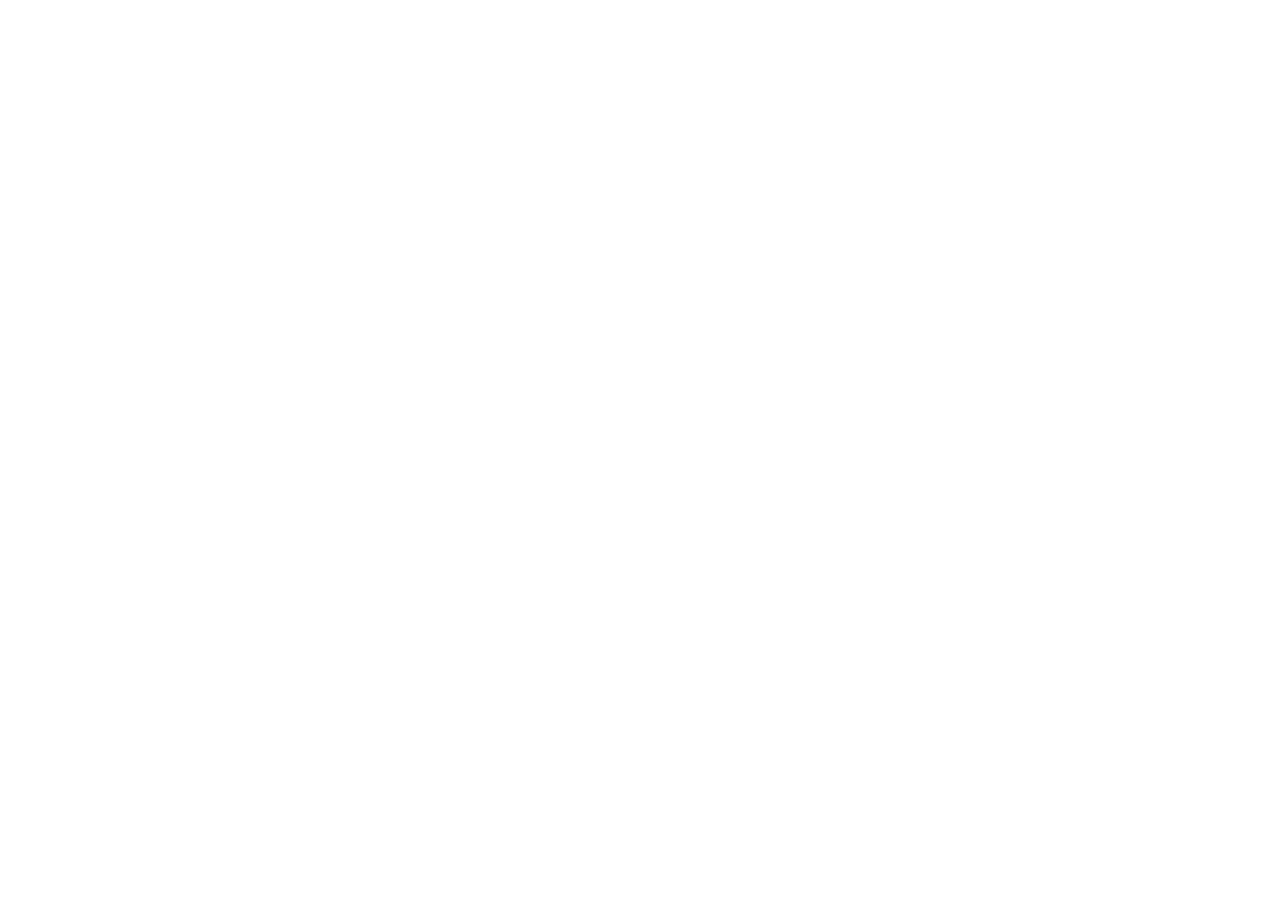
==== 素材/index.html @ f7093e3f "init project" ====
<!DOCTYPE html>
<html lang="en">
<head>
    <meta charset="UTF-8">
    <meta http-equiv="X-UA-Compatible" content="IE=edge">
    <meta name="viewport" content="width=device-width, initial-scale=1.0">
    <title>Document</title>
</head>
<body>
    
</body>
</html>
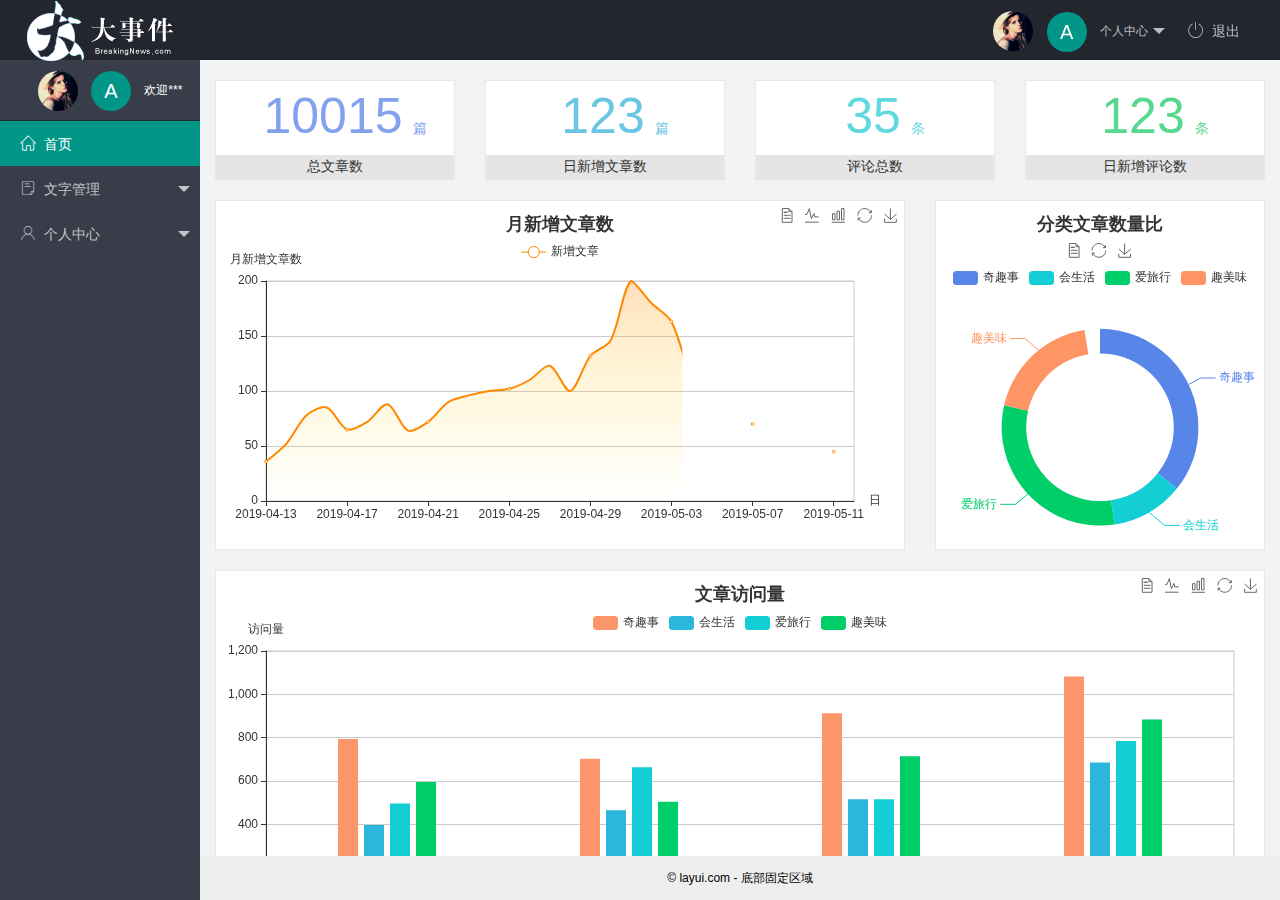
==== commit 885d236b: "完成了主页功能的开发" ====
--- a/素材/index.html
+++ b/素材/index.html
@@ -5,8 +5,83 @@
     <meta http-equiv="X-UA-Compatible" content="IE=edge">
     <meta name="viewport" content="width=device-width, initial-scale=1.0">
     <title>Document</title>
+    <!-- 导入lay样式表 -->
+    <link rel="stylesheet" href="./assets/lib/layui/css/layui.css">
+    <!-- 导入第三方使用库 -->
+    <link rel="stylesheet" href="./assets/fonts/iconfont.css">
+    <!-- 导入自己的样式表 -->
+    <link rel="stylesheet" href="./assets/css/index.css">
+    
 </head>
-<body>
-    
+<body class="layui-layout-body">
+    <div class="layui-layout layui-layout-admin">
+    <div class="layui-header">
+    <div class="layui-logo">
+    <img src="./assets/images/logo.png" alt="" />
+    </div>
+    <!-- 头部区域（可配合layui已有的水平导航） -->
+    <ul class="layui-nav layui-layout-right">
+    <li class="layui-nav-item">
+    <a href="javascript:;"class="userinfo">
+    <img src="./assets/images/sample.jpg" class="layui-nav-img" />
+    <span class="text-avatar">A</span>
+    个人中心
+    </a>
+    <dl class="layui-nav-child">
+    <dd><a href="">基本资料</a></dd>
+    <dd><a href="">更换头像</a></dd>
+    <dd><a href="">重置密码</a></dd>
+    </dl>
+    </li>
+    <li class="layui-nav-item"><a href="javascript:;" id="btnLogout"><span class="iconfont icon-tuichu"></span>退出</a></li>
+    </ul> 
+    </div>
+    <div class="layui-side layui-bg-black">
+    <div class="layui-side-scroll">
+        <div class="userinfo">
+            <img src="./assets/images/sample.jpg" class="layui-nav-img" />
+            <span class="text-avatar">A</span>
+            <span id="welcome">欢迎***</span>
+            </div>
+    <!-- 左侧导航区域（可配合layui已有的垂直导航） -->
+    <ul class="layui-nav layui-nav-tree" lay-filter="test">
+        <li class="layui-nav-item layui-this"><a href="./home/dashboard.html" target="fm"><span class="iconfont icon-home"></span>首页</a></li>
+    <li class="layui-nav-item">
+    <a class="" href="javascript:;"><span class="iconfont icon-16"></span>文字管理</a>
+    <dl class="layui-nav-child">
+    <dd><a href="javascript:;"><i class="layui-icon layui-icon-app"></i>文章类别</a></dd>
+    <dd><a href="javascript:;"><i class="layui-icon layui-icon-app"></i>文章列表</a></dd>
+    <dd><a href="javascript:;"><i class="layui-icon layui-icon-app"></i>发布列表</a></dd>
+    </dl>
+    </li>
+    <li class="layui-nav-item">
+    <a href="javascript:;"><span class="iconfont icon-user"></span>个人中心</a>
+    <dl class="layui-nav-child">
+    <dd><a href="javascript:;"><i class="layui-icon layui-icon-app"></i>基本资料</a></dd>
+    <dd><a href="javascript:;"><i class="layui-icon layui-icon-app"></i>更换头像</a></dd>
+    <dd><a href="javascript:;"><i class="layui-icon layui-icon-app"></i>重置密码</a></dd>
+  
+    </dl>
+    </li>  
+    </ul>
+    </div>
+    </div>
+    <div class="layui-body">
+    <!-- 内容主体区域 -->
+    <iframe name="fm" src="./home/dashboard.html" frameborder="0"></iframe>
+</div>
+<div class="layui-footer">
+<!-- 底部固定区域 -->
+© layui.com - 底部固定区域
+</div>
+</div>
+<!-- 导入 layui 的JS文件 -->
+<script src="../素材/assets/lib/layui/layui.all.js"></script>
+<!-- 导入JQ -->
+<script src="./assets/lib/jquery.js"></script>
+<!-- 导入自己的js -->
+<script src="./assets/js/index.js"></script>
+<!-- 导入APIjs -->
+<script src="./assets/js/baseAPI.js"></script>
 </body>
 </html>--- a/素材/assets/lib/layui/css/layui.css
+++ b/素材/assets/lib/layui/css/layui.css
@@ -0,0 +1,2 @@
+/** layui-v2.5.5 MIT License By https://www.layui.com */
+ .layui-inline,img{display:inline-block;vertical-align:middle}h1,h2,h3,h4,h5,h6{font-weight:400}.layui-edge,.layui-header,.layui-inline,.layui-main{position:relative}.layui-body,.layui-edge,.layui-elip{overflow:hidden}.layui-btn,.layui-edge,.layui-inline,img{vertical-align:middle}.layui-btn,.layui-disabled,.layui-icon,.layui-unselect{-moz-user-select:none;-webkit-user-select:none;-ms-user-select:none}.layui-elip,.layui-form-checkbox span,.layui-form-pane .layui-form-label{text-overflow:ellipsis;white-space:nowrap}.layui-breadcrumb,.layui-tree-btnGroup{visibility:hidden}blockquote,body,button,dd,div,dl,dt,form,h1,h2,h3,h4,h5,h6,input,li,ol,p,pre,td,textarea,th,ul{margin:0;padding:0;-webkit-tap-highlight-color:rgba(0,0,0,0)}a:active,a:hover{outline:0}img{border:none}li{list-style:none}table{border-collapse:collapse;border-spacing:0}h4,h5,h6{font-size:100%}button,input,optgroup,option,select,textarea{font-family:inherit;font-size:inherit;font-style:inherit;font-weight:inherit;outline:0}pre{white-space:pre-wrap;white-space:-moz-pre-wrap;white-space:-pre-wrap;white-space:-o-pre-wrap;word-wrap:break-word}body{line-height:24px;font:14px Helvetica Neue,Helvetica,PingFang SC,Tahoma,Arial,sans-serif}hr{height:1px;margin:10px 0;border:0;clear:both}a{color:#333;text-decoration:none}a:hover{color:#777}a cite{font-style:normal;*cursor:pointer}.layui-border-box,.layui-border-box *{box-sizing:border-box}.layui-box,.layui-box *{box-sizing:content-box}.layui-clear{clear:both;*zoom:1}.layui-clear:after{content:'\20';clear:both;*zoom:1;display:block;height:0}.layui-inline{*display:inline;*zoom:1}.layui-edge{display:inline-block;width:0;height:0;border-width:6px;border-style:dashed;border-color:transparent}.layui-edge-top{top:-4px;border-bottom-color:#999;border-bottom-style:solid}.layui-edge-right{border-left-color:#999;border-left-style:solid}.layui-edge-bottom{top:2px;border-top-color:#999;border-top-style:solid}.layui-edge-left{border-right-color:#999;border-right-style:solid}.layui-disabled,.layui-disabled:hover{color:#d2d2d2!important;cursor:not-allowed!important}.layui-circle{border-radius:100%}.layui-show{display:block!important}.layui-hide{display:none!important}@font-face{font-family:layui-icon;src:url(../font/iconfont.eot?v=250);src:url(../font/iconfont.eot?v=250#iefix) format('embedded-opentype'),url(../font/iconfont.woff2?v=250) format('woff2'),url(../font/iconfont.woff?v=250) format('woff'),url(../font/iconfont.ttf?v=250) format('truetype'),url(../font/iconfont.svg?v=250#layui-icon) format('svg')}.layui-icon{font-family:layui-icon!important;font-size:16px;font-style:normal;-webkit-font-smoothing:antialiased;-moz-osx-font-smoothing:grayscale}.layui-icon-reply-fill:before{content:"\e611"}.layui-icon-set-fill:before{content:"\e614"}.layui-icon-menu-fill:before{content:"\e60f"}.layui-icon-search:before{content:"\e615"}.layui-icon-share:before{content:"\e641"}.layui-icon-set-sm:before{content:"\e620"}.layui-icon-engine:before{content:"\e628"}.layui-icon-close:before{content:"\1006"}.layui-icon-close-fill:before{content:"\1007"}.layui-icon-chart-screen:before{content:"\e629"}.layui-icon-star:before{content:"\e600"}.layui-icon-circle-dot:before{content:"\e617"}.layui-icon-chat:before{content:"\e606"}.layui-icon-release:before{content:"\e609"}.layui-icon-list:before{content:"\e60a"}.layui-icon-chart:before{content:"\e62c"}.layui-icon-ok-circle:before{content:"\1005"}.layui-icon-layim-theme:before{content:"\e61b"}.layui-icon-table:before{content:"\e62d"}.layui-icon-right:before{content:"\e602"}.layui-icon-left:before{content:"\e603"}.layui-icon-cart-simple:before{content:"\e698"}.layui-icon-face-cry:before{content:"\e69c"}.layui-icon-face-smile:before{content:"\e6af"}.layui-icon-survey:before{content:"\e6b2"}.layui-icon-tree:before{content:"\e62e"}.layui-icon-upload-circle:before{content:"\e62f"}.layui-icon-add-circle:before{content:"\e61f"}.layui-icon-download-circle:before{content:"\e601"}.layui-icon-templeate-1:before{content:"\e630"}.layui-icon-util:before{content:"\e631"}.layui-icon-face-surprised:before{content:"\e664"}.layui-icon-edit:before{content:"\e642"}.layui-icon-speaker:before{content:"\e645"}.layui-icon-down:before{content:"\e61a"}.layui-icon-file:before{content:"\e621"}.layui-icon-layouts:before{content:"\e632"}.layui-icon-rate-half:before{content:"\e6c9"}.layui-icon-add-circle-fine:before{content:"\e608"}.layui-icon-prev-circle:before{content:"\e633"}.layui-icon-read:before{content:"\e705"}.layui-icon-404:before{content:"\e61c"}.layui-icon-carousel:before{content:"\e634"}.layui-icon-help:before{content:"\e607"}.layui-icon-code-circle:before{content:"\e635"}.layui-icon-water:before{content:"\e636"}.layui-icon-username:before{content:"\e66f"}.layui-icon-find-fill:before{content:"\e670"}.layui-icon-about:before{content:"\e60b"}.layui-icon-location:before{content:"\e715"}.layui-icon-up:before{content:"\e619"}.layui-icon-pause:before{content:"\e651"}.layui-icon-date:before{content:"\e637"}.layui-icon-layim-uploadfile:before{content:"\e61d"}.layui-icon-delete:before{content:"\e640"}.layui-icon-play:before{content:"\e652"}.layui-icon-top:before{content:"\e604"}.layui-icon-friends:before{content:"\e612"}.layui-icon-refresh-3:before{content:"\e9aa"}.layui-icon-ok:before{content:"\e605"}.layui-icon-layer:before{content:"\e638"}.layui-icon-face-smile-fine:before{content:"\e60c"}.layui-icon-dollar:before{content:"\e659"}.layui-icon-group:before{content:"\e613"}.layui-icon-layim-download:before{content:"\e61e"}.layui-icon-picture-fine:before{content:"\e60d"}.layui-icon-link:before{content:"\e64c"}.layui-icon-diamond:before{content:"\e735"}.layui-icon-log:before{content:"\e60e"}.layui-icon-rate-solid:before{content:"\e67a"}.layui-icon-fonts-del:before{content:"\e64f"}.layui-icon-unlink:before{content:"\e64d"}.layui-icon-fonts-clear:before{content:"\e639"}.layui-icon-triangle-r:before{content:"\e623"}.layui-icon-circle:before{content:"\e63f"}.layui-icon-radio:before{content:"\e643"}.layui-icon-align-center:before{content:"\e647"}.layui-icon-align-right:before{content:"\e648"}.layui-icon-align-left:before{content:"\e649"}.layui-icon-loading-1:before{content:"\e63e"}.layui-icon-return:before{content:"\e65c"}.layui-icon-fonts-strong:before{content:"\e62b"}.layui-icon-upload:before{content:"\e67c"}.layui-icon-dialogue:before{content:"\e63a"}.layui-icon-video:before{content:"\e6ed"}.layui-icon-headset:before{content:"\e6fc"}.layui-icon-cellphone-fine:before{content:"\e63b"}.layui-icon-add-1:before{content:"\e654"}.layui-icon-face-smile-b:before{content:"\e650"}.layui-icon-fonts-html:before{content:"\e64b"}.layui-icon-form:before{content:"\e63c"}.layui-icon-cart:before{content:"\e657"}.layui-icon-camera-fill:before{content:"\e65d"}.layui-icon-tabs:before{content:"\e62a"}.layui-icon-fonts-code:before{content:"\e64e"}.layui-icon-fire:before{content:"\e756"}.layui-icon-set:before{content:"\e716"}.layui-icon-fonts-u:before{content:"\e646"}.layui-icon-triangle-d:before{content:"\e625"}.layui-icon-tips:before{content:"\e702"}.layui-icon-picture:before{content:"\e64a"}.layui-icon-more-vertical:before{content:"\e671"}.layui-icon-flag:before{content:"\e66c"}.layui-icon-loading:before{content:"\e63d"}.layui-icon-fonts-i:before{content:"\e644"}.layui-icon-refresh-1:before{content:"\e666"}.layui-icon-rmb:before{content:"\e65e"}.layui-icon-home:before{content:"\e68e"}.layui-icon-user:before{content:"\e770"}.layui-icon-notice:before{content:"\e667"}.layui-icon-login-weibo:before{content:"\e675"}.layui-icon-voice:before{content:"\e688"}.layui-icon-upload-drag:before{content:"\e681"}.layui-icon-login-qq:before{content:"\e676"}.layui-icon-snowflake:before{content:"\e6b1"}.layui-icon-file-b:before{content:"\e655"}.layui-icon-template:before{content:"\e663"}.layui-icon-auz:before{content:"\e672"}.layui-icon-console:before{content:"\e665"}.layui-icon-app:before{content:"\e653"}.layui-icon-prev:before{content:"\e65a"}.layui-icon-website:before{content:"\e7ae"}.layui-icon-next:before{content:"\e65b"}.layui-icon-component:before{content:"\e857"}.layui-icon-more:before{content:"\e65f"}.layui-icon-login-wechat:before{content:"\e677"}.layui-icon-shrink-right:before{content:"\e668"}.layui-icon-spread-left:before{content:"\e66b"}.layui-icon-camera:before{content:"\e660"}.layui-icon-note:before{content:"\e66e"}.layui-icon-refresh:before{content:"\e669"}.layui-icon-female:before{content:"\e661"}.layui-icon-male:before{content:"\e662"}.layui-icon-password:before{content:"\e673"}.layui-icon-senior:before{content:"\e674"}.layui-icon-theme:before{content:"\e66a"}.layui-icon-tread:before{content:"\e6c5"}.layui-icon-praise:before{content:"\e6c6"}.layui-icon-star-fill:before{content:"\e658"}.layui-icon-rate:before{content:"\e67b"}.layui-icon-template-1:before{content:"\e656"}.layui-icon-vercode:before{content:"\e679"}.layui-icon-cellphone:before{content:"\e678"}.layui-icon-screen-full:before{content:"\e622"}.layui-icon-screen-restore:before{content:"\e758"}.layui-icon-cols:before{content:"\e610"}.layui-icon-export:before{content:"\e67d"}.layui-icon-print:before{content:"\e66d"}.layui-icon-slider:before{content:"\e714"}.layui-icon-addition:before{content:"\e624"}.layui-icon-subtraction:before{content:"\e67e"}.layui-icon-service:before{content:"\e626"}.layui-icon-transfer:before{content:"\e691"}.layui-main{width:1140px;margin:0 auto}.layui-header{z-index:1000;height:60px}.layui-header a:hover{transition:all .5s;-webkit-transition:all .5s}.layui-side{position:fixed;left:0;top:0;bottom:0;z-index:999;width:200px;overflow-x:hidden}.layui-side-scroll{position:relative;width:220px;height:100%;overflow-x:hidden}.layui-body{position:absolute;left:200px;right:0;top:0;bottom:0;z-index:998;width:auto;overflow-y:auto;box-sizing:border-box}.layui-layout-body{overflow:hidden}.layui-layout-admin .layui-header{background-color:#23262E}.layui-layout-admin .layui-side{top:60px;width:200px;overflow-x:hidden}.layui-layout-admin .layui-body{position:fixed;top:60px;bottom:44px}.layui-layout-admin .layui-main{width:auto;margin:0 15px}.layui-layout-admin .layui-footer{position:fixed;left:200px;right:0;bottom:0;height:44px;line-height:44px;padding:0 15px;background-color:#eee}.layui-layout-admin .layui-logo{position:absolute;left:0;top:0;width:200px;height:100%;line-height:60px;text-align:center;color:#009688;font-size:16px}.layui-layout-admin .layui-header .layui-nav{background:0 0}.layui-layout-left{position:absolute!important;left:200px;top:0}.layui-layout-right{position:absolute!important;right:0;top:0}.layui-container{position:relative;margin:0 auto;padding:0 15px;box-sizing:border-box}.layui-fluid{position:relative;margin:0 auto;padding:0 15px}.layui-row:after,.layui-row:before{content:'';display:block;clear:both}.layui-col-lg1,.layui-col-lg10,.layui-col-lg11,.layui-col-lg12,.layui-col-lg2,.layui-col-lg3,.layui-col-lg4,.layui-col-lg5,.layui-col-lg6,.layui-col-lg7,.layui-col-lg8,.layui-col-lg9,.layui-col-md1,.layui-col-md10,.layui-col-md11,.layui-col-md12,.layui-col-md2,.layui-col-md3,.layui-col-md4,.layui-col-md5,.layui-col-md6,.layui-col-md7,.layui-col-md8,.layui-col-md9,.layui-col-sm1,.layui-col-sm10,.layui-col-sm11,.layui-col-sm12,.layui-col-sm2,.layui-col-sm3,.layui-col-sm4,.layui-col-sm5,.layui-col-sm6,.layui-col-sm7,.layui-col-sm8,.layui-col-sm9,.layui-col-xs1,.layui-col-xs10,.layui-col-xs11,.layui-col-xs12,.layui-col-xs2,.layui-col-xs3,.layui-col-xs4,.layui-col-xs5,.layui-col-xs6,.layui-col-xs7,.layui-col-xs8,.layui-col-xs9{position:relative;display:block;box-sizing:border-box}.layui-col-xs1,.layui-col-xs10,.layui-col-xs11,.layui-col-xs12,.layui-col-xs2,.layui-col-xs3,.layui-col-xs4,.layui-col-xs5,.layui-col-xs6,.layui-col-xs7,.layui-col-xs8,.layui-col-xs9{float:left}.layui-col-xs1{width:8.33333333%}.layui-col-xs2{width:16.66666667%}.layui-col-xs3{width:25%}.layui-col-xs4{width:33.33333333%}.layui-col-xs5{width:41.66666667%}.layui-col-xs6{width:50%}.layui-col-xs7{width:58.33333333%}.layui-col-xs8{width:66.66666667%}.layui-col-xs9{width:75%}.layui-col-xs10{width:83.33333333%}.layui-col-xs11{width:91.66666667%}.layui-col-xs12{width:100%}.layui-col-xs-offset1{margin-left:8.33333333%}.layui-col-xs-offset2{margin-left:16.66666667%}.layui-col-xs-offset3{margin-left:25%}.layui-col-xs-offset4{margin-left:33.33333333%}.layui-col-xs-offset5{margin-left:41.66666667%}.layui-col-xs-offset6{margin-left:50%}.layui-col-xs-offset7{margin-left:58.33333333%}.layui-col-xs-offset8{margin-left:66.66666667%}.layui-col-xs-offset9{margin-left:75%}.layui-col-xs-offset10{margin-left:83.33333333%}.layui-col-xs-offset11{margin-left:91.66666667%}.layui-col-xs-offset12{margin-left:100%}@media screen and (max-width:768px){.layui-hide-xs{display:none!important}.layui-show-xs-block{display:block!important}.layui-show-xs-inline{display:inline!important}.layui-show-xs-inline-block{display:inline-block!important}}@media screen and (min-width:768px){.layui-container{width:750px}.layui-hide-sm{display:none!important}.layui-show-sm-block{display:block!important}.layui-show-sm-inline{display:inline!important}.layui-show-sm-inline-block{display:inline-block!important}.layui-col-sm1,.layui-col-sm10,.layui-col-sm11,.layui-col-sm12,.layui-col-sm2,.layui-col-sm3,.layui-col-sm4,.layui-col-sm5,.layui-col-sm6,.layui-col-sm7,.layui-col-sm8,.layui-col-sm9{float:left}.layui-col-sm1{width:8.33333333%}.layui-col-sm2{width:16.66666667%}.layui-col-sm3{width:25%}.layui-col-sm4{width:33.33333333%}.layui-col-sm5{width:41.66666667%}.layui-col-sm6{width:50%}.layui-col-sm7{width:58.33333333%}.layui-col-sm8{width:66.66666667%}.layui-col-sm9{width:75%}.layui-col-sm10{width:83.33333333%}.layui-col-sm11{width:91.66666667%}.layui-col-sm12{width:100%}.layui-col-sm-offset1{margin-left:8.33333333%}.layui-col-sm-offset2{margin-left:16.66666667%}.layui-col-sm-offset3{margin-left:25%}.layui-col-sm-offset4{margin-left:33.33333333%}.layui-col-sm-offset5{margin-left:41.66666667%}.layui-col-sm-offset6{margin-left:50%}.layui-col-sm-offset7{margin-left:58.33333333%}.layui-col-sm-offset8{margin-left:66.66666667%}.layui-col-sm-offset9{margin-left:75%}.layui-col-sm-offset10{margin-left:83.33333333%}.layui-col-sm-offset11{margin-left:91.66666667%}.layui-col-sm-offset12{margin-left:100%}}@media screen and (min-width:992px){.layui-container{width:970px}.layui-hide-md{display:none!important}.layui-show-md-block{display:block!important}.layui-show-md-inline{display:inline!important}.layui-show-md-inline-block{display:inline-block!important}.layui-col-md1,.layui-col-md10,.layui-col-md11,.layui-col-md12,.layui-col-md2,.layui-col-md3,.layui-col-md4,.layui-col-md5,.layui-col-md6,.layui-col-md7,.layui-col-md8,.layui-col-md9{float:left}.layui-col-md1{width:8.33333333%}.layui-col-md2{width:16.66666667%}.layui-col-md3{width:25%}.layui-col-md4{width:33.33333333%}.layui-col-md5{width:41.66666667%}.layui-col-md6{width:50%}.layui-col-md7{width:58.33333333%}.layui-col-md8{width:66.66666667%}.layui-col-md9{width:75%}.layui-col-md10{width:83.33333333%}.layui-col-md11{width:91.66666667%}.layui-col-md12{width:100%}.layui-col-md-offset1{margin-left:8.33333333%}.layui-col-md-offset2{margin-left:16.66666667%}.layui-col-md-offset3{margin-left:25%}.layui-col-md-offset4{margin-left:33.33333333%}.layui-col-md-offset5{margin-left:41.66666667%}.layui-col-md-offset6{margin-left:50%}.layui-col-md-offset7{margin-left:58.33333333%}.layui-col-md-offset8{margin-left:66.66666667%}.layui-col-md-offset9{margin-left:75%}.layui-col-md-offset10{margin-left:83.33333333%}.layui-col-md-offset11{margin-left:91.66666667%}.layui-col-md-offset12{margin-left:100%}}@media screen and (min-width:1200px){.layui-container{width:1170px}.layui-hide-lg{display:none!important}.layui-show-lg-block{display:block!important}.layui-show-lg-inline{display:inline!important}.layui-show-lg-inline-block{display:inline-block!important}.layui-col-lg1,.layui-col-lg10,.layui-col-lg11,.layui-col-lg12,.layui-col-lg2,.layui-col-lg3,.layui-col-lg4,.layui-col-lg5,.layui-col-lg6,.layui-col-lg7,.layui-col-lg8,.layui-col-lg9{float:left}.layui-col-lg1{width:8.33333333%}.layui-col-lg2{width:16.66666667%}.layui-col-lg3{width:25%}.layui-col-lg4{width:33.33333333%}.layui-col-lg5{width:41.66666667%}.layui-col-lg6{width:50%}.layui-col-lg7{width:58.33333333%}.layui-col-lg8{width:66.66666667%}.layui-col-lg9{width:75%}.layui-col-lg10{width:83.33333333%}.layui-col-lg11{width:91.66666667%}.layui-col-lg12{width:100%}.layui-col-lg-offset1{margin-left:8.33333333%}.layui-col-lg-offset2{margin-left:16.66666667%}.layui-col-lg-offset3{margin-left:25%}.layui-col-lg-offset4{margin-left:33.33333333%}.layui-col-lg-offset5{margin-left:41.66666667%}.layui-col-lg-offset6{margin-left:50%}.layui-col-lg-offset7{margin-left:58.33333333%}.layui-col-lg-offset8{margin-left:66.66666667%}.layui-col-lg-offset9{margin-left:75%}.layui-col-lg-offset10{margin-left:83.33333333%}.layui-col-lg-offset11{margin-left:91.66666667%}.layui-col-lg-offset12{margin-left:100%}}.layui-col-space1{margin:-.5px}.layui-col-space1>*{padding:.5px}.layui-col-space3{margin:-1.5px}.layui-col-space3>*{padding:1.5px}.layui-col-space5{margin:-2.5px}.layui-col-space5>*{padding:2.5px}.layui-col-space8{margin:-3.5px}.layui-col-space8>*{padding:3.5px}.layui-col-space10{margin:-5px}.layui-col-space10>*{padding:5px}.layui-col-space12{margin:-6px}.layui-col-space12>*{padding:6px}.layui-col-space15{margin:-7.5px}.layui-col-space15>*{padding:7.5px}.layui-col-space18{margin:-9px}.layui-col-space18>*{padding:9px}.layui-col-space20{margin:-10px}.layui-col-space20>*{padding:10px}.layui-col-space22{margin:-11px}.layui-col-space22>*{padding:11px}.layui-col-space25{margin:-12.5px}.layui-col-space25>*{padding:12.5px}.layui-col-space30{margin:-15px}.layui-col-space30>*{padding:15px}.layui-btn,.layui-input,.layui-select,.layui-textarea,.layui-upload-button{outline:0;-webkit-appearance:none;transition:all .3s;-webkit-transition:all .3s;box-sizing:border-box}.layui-elem-quote{margin-bottom:10px;padding:15px;line-height:22px;border-left:5px solid #009688;border-radius:0 2px 2px 0;background-color:#f2f2f2}.layui-quote-nm{border-style:solid;border-width:1px 1px 1px 5px;background:0 0}.layui-elem-field{margin-bottom:10px;padding:0;border-width:1px;border-style:solid}.layui-elem-field legend{margin-left:20px;padding:0 10px;font-size:20px;font-weight:300}.layui-field-title{margin:10px 0 20px;border-width:1px 0 0}.layui-field-box{padding:10px 15px}.layui-field-title .layui-field-box{padding:10px 0}.layui-progress{position:relative;height:6px;border-radius:20px;background-color:#e2e2e2}.layui-progress-bar{position:absolute;left:0;top:0;width:0;max-width:100%;height:6px;border-radius:20px;text-align:right;background-color:#5FB878;transition:all .3s;-webkit-transition:all .3s}.layui-progress-big,.layui-progress-big .layui-progress-bar{height:18px;line-height:18px}.layui-progress-text{position:relative;top:-20px;line-height:18px;font-size:12px;color:#666}.layui-progress-big .layui-progress-text{position:static;padding:0 10px;color:#fff}.layui-collapse{border-width:1px;border-style:solid;border-radius:2px}.layui-colla-content,.layui-colla-item{border-top-width:1px;border-top-style:solid}.layui-colla-item:first-child{border-top:none}.layui-colla-title{position:relative;height:42px;line-height:42px;padding:0 15px 0 35px;color:#333;background-color:#f2f2f2;cursor:pointer;font-size:14px;overflow:hidden}.layui-colla-content{display:none;padding:10px 15px;line-height:22px;color:#666}.layui-colla-icon{position:absolute;left:15px;top:0;font-size:14px}.layui-card{margin-bottom:15px;border-radius:2px;background-color:#fff;box-shadow:0 1px 2px 0 rgba(0,0,0,.05)}.layui-card:last-child{margin-bottom:0}.layui-card-header{position:relative;height:42px;line-height:42px;padding:0 15px;border-bottom:1px solid #f6f6f6;color:#333;border-radius:2px 2px 0 0;font-size:14px}.layui-bg-black,.layui-bg-blue,.layui-bg-cyan,.layui-bg-green,.layui-bg-orange,.layui-bg-red{color:#fff!important}.layui-card-body{position:relative;padding:10px 15px;line-height:24px}.layui-card-body[pad15]{padding:15px}.layui-card-body[pad20]{padding:20px}.layui-card-body .layui-table{margin:5px 0}.layui-card .layui-tab{margin:0}.layui-panel-window{position:relative;padding:15px;border-radius:0;border-top:5px solid #E6E6E6;background-color:#fff}.layui-auxiliar-moving{position:fixed;left:0;right:0;top:0;bottom:0;width:100%;height:100%;background:0 0;z-index:9999999999}.layui-form-label,.layui-form-mid,.layui-form-select,.layui-input-block,.layui-input-inline,.layui-textarea{position:relative}.layui-bg-red{background-color:#FF5722!important}.layui-bg-orange{background-color:#FFB800!important}.layui-bg-green{background-color:#009688!important}.layui-bg-cyan{background-color:#2F4056!important}.layui-bg-blue{background-color:#1E9FFF!important}.layui-bg-black{background-color:#393D49!important}.layui-bg-gray{background-color:#eee!important;color:#666!important}.layui-badge-rim,.layui-colla-content,.layui-colla-item,.layui-collapse,.layui-elem-field,.layui-form-pane .layui-form-item[pane],.layui-form-pane .layui-form-label,.layui-input,.layui-layedit,.layui-layedit-tool,.layui-quote-nm,.layui-select,.layui-tab-bar,.layui-tab-card,.layui-tab-title,.layui-tab-title .layui-this:after,.layui-textarea{border-color:#e6e6e6}.layui-timeline-item:before,hr{background-color:#e6e6e6}.layui-text{line-height:22px;font-size:14px;color:#666}.layui-text h1,.layui-text h2,.layui-text h3{font-weight:500;color:#333}.layui-text h1{font-size:30px}.layui-text h2{font-size:24px}.layui-text h3{font-size:18px}.layui-text a:not(.layui-btn){color:#01AAED}.layui-text a:not(.layui-btn):hover{text-decoration:underline}.layui-text ul{padding:5px 0 5px 15px}.layui-text ul li{margin-top:5px;list-style-type:disc}.layui-text em,.layui-word-aux{color:#999!important;padding:0 5px!important}.layui-btn{display:inline-block;height:38px;line-height:38px;padding:0 18px;background-color:#009688;color:#fff;white-space:nowrap;text-align:center;font-size:14px;border:none;border-radius:2px;cursor:pointer}.layui-btn:hover{opacity:.8;filter:alpha(opacity=80);color:#fff}.layui-btn:active{opacity:1;filter:alpha(opacity=100)}.layui-btn+.layui-btn{margin-left:10px}.layui-btn-container{font-size:0}.layui-btn-container .layui-btn{margin-right:10px;margin-bottom:10px}.layui-btn-container .layui-btn+.layui-btn{margin-left:0}.layui-table .layui-btn-container .layui-btn{margin-bottom:9px}.layui-btn-radius{border-radius:100px}.layui-btn .layui-icon{margin-right:3px;font-size:18px;vertical-align:bottom;vertical-align:middle\9}.layui-btn-primary{border:1px solid #C9C9C9;background-color:#fff;color:#555}.layui-btn-primary:hover{border-color:#009688;color:#333}.layui-btn-normal{background-color:#1E9FFF}.layui-btn-warm{background-color:#FFB800}.layui-btn-danger{background-color:#FF5722}.layui-btn-checked{background-color:#5FB878}.layui-btn-disabled,.layui-btn-disabled:active,.layui-btn-disabled:hover{border:1px solid #e6e6e6;background-color:#FBFBFB;color:#C9C9C9;cursor:not-allowed;opacity:1}.layui-btn-lg{height:44px;line-height:44px;padding:0 25px;font-size:16px}.layui-btn-sm{height:30px;line-height:30px;padding:0 10px;font-size:12px}.layui-btn-sm i{font-size:16px!important}.layui-btn-xs{height:22px;line-height:22px;padding:0 5px;font-size:12px}.layui-btn-xs i{font-size:14px!important}.layui-btn-group{display:inline-block;vertical-align:middle;font-size:0}.layui-btn-group .layui-btn{margin-left:0!important;margin-right:0!important;border-left:1px solid rgba(255,255,255,.5);border-radius:0}.layui-btn-group .layui-btn-primary{border-left:none}.layui-btn-group .layui-btn-primary:hover{border-color:#C9C9C9;color:#009688}.layui-btn-group .layui-btn:first-child{border-left:none;border-radius:2px 0 0 2px}.layui-btn-group .layui-btn-primary:first-child{border-left:1px solid #c9c9c9}.layui-btn-group .layui-btn:last-child{border-radius:0 2px 2px 0}.layui-btn-group .layui-btn+.layui-btn{margin-left:0}.layui-btn-group+.layui-btn-group{margin-left:10px}.layui-btn-fluid{width:100%}.layui-input,.layui-select,.layui-textarea{height:38px;line-height:1.3;line-height:38px\9;border-width:1px;border-style:solid;background-color:#fff;border-radius:2px}.layui-input::-webkit-input-placeholder,.layui-select::-webkit-input-placeholder,.layui-textarea::-webkit-input-placeholder{line-height:1.3}.layui-input,.layui-textarea{display:block;width:100%;padding-left:10px}.layui-input:hover,.layui-textarea:hover{border-color:#D2D2D2!important}.layui-input:focus,.layui-textarea:focus{border-color:#C9C9C9!important}.layui-textarea{min-height:100px;height:auto;line-height:20px;padding:6px 10px;resize:vertical}.layui-select{padding:0 10px}.layui-form input[type=checkbox],.layui-form input[type=radio],.layui-form select{display:none}.layui-form [lay-ignore]{display:initial}.layui-form-item{margin-bottom:15px;clear:both;*zoom:1}.layui-form-item:after{content:'\20';clear:both;*zoom:1;display:block;height:0}.layui-form-label{float:left;display:block;padding:9px 15px;width:80px;font-weight:400;line-height:20px;text-align:right}.layui-form-label-col{display:block;float:none;padding:9px 0;line-height:20px;text-align:left}.layui-form-item .layui-inline{margin-bottom:5px;margin-right:10px}.layui-input-block{margin-left:110px;min-height:36px}.layui-input-inline{display:inline-block;vertical-align:middle}.layui-form-item .layui-input-inline{float:left;width:190px;margin-right:10px}.layui-form-text .layui-input-inline{width:auto}.layui-form-mid{float:left;display:block;padding:9px 0!important;line-height:20px;margin-right:10px}.layui-form-danger+.layui-form-select .layui-input,.layui-form-danger:focus{border-color:#FF5722!important}.layui-form-select .layui-input{padding-right:30px;cursor:pointer}.layui-form-select .layui-edge{position:absolute;right:10px;top:50%;margin-top:-3px;cursor:pointer;border-width:6px;border-top-color:#c2c2c2;border-top-style:solid;transition:all .3s;-webkit-transition:all .3s}.layui-form-select dl{display:none;position:absolute;left:0;top:42px;padding:5px 0;z-index:899;min-width:100%;border:1px solid #d2d2d2;max-height:300px;overflow-y:auto;background-color:#fff;border-radius:2px;box-shadow:0 2px 4px rgba(0,0,0,.12);box-sizing:border-box}.layui-form-select dl dd,.layui-form-select dl dt{padding:0 10px;line-height:36px;white-space:nowrap;overflow:hidden;text-overflow:ellipsis}.layui-form-select dl dt{font-size:12px;color:#999}.layui-form-select dl dd{cursor:pointer}.layui-form-select dl dd:hover{background-color:#f2f2f2;-webkit-transition:.5s all;transition:.5s all}.layui-form-select .layui-select-group dd{padding-left:20px}.layui-form-select dl dd.layui-select-tips{padding-left:10px!important;color:#999}.layui-form-select dl dd.layui-this{background-color:#5FB878;color:#fff}.layui-form-checkbox,.layui-form-select dl dd.layui-disabled{background-color:#fff}.layui-form-selected dl{display:block}.layui-form-checkbox,.layui-form-checkbox *,.layui-form-switch{display:inline-block;vertical-align:middle}.layui-form-selected .layui-edge{margin-top:-9px;-webkit-transform:rotate(180deg);transform:rotate(180deg);margin-top:-3px\9}:root .layui-form-selected .layui-edge{margin-top:-9px\0/IE9}.layui-form-selectup dl{top:auto;bottom:42px}.layui-select-none{margin:5px 0;text-align:center;color:#999}.layui-select-disabled .layui-disabled{border-color:#eee!important}.layui-select-disabled .layui-edge{border-top-color:#d2d2d2}.layui-form-checkbox{position:relative;height:30px;line-height:30px;margin-right:10px;padding-right:30px;cursor:pointer;font-size:0;-webkit-transition:.1s linear;transition:.1s linear;box-sizing:border-box}.layui-form-checkbox span{padding:0 10px;height:100%;font-size:14px;border-radius:2px 0 0 2px;background-color:#d2d2d2;color:#fff;overflow:hidden}.layui-form-checkbox:hover span{background-color:#c2c2c2}.layui-form-checkbox i{position:absolute;right:0;top:0;width:30px;height:28px;border:1px solid #d2d2d2;border-left:none;border-radius:0 2px 2px 0;color:#fff;font-size:20px;text-align:center}.layui-form-checkbox:hover i{border-color:#c2c2c2;color:#c2c2c2}.layui-form-checked,.layui-form-checked:hover{border-color:#5FB878}.layui-form-checked span,.layui-form-checked:hover span{background-color:#5FB878}.layui-form-checked i,.layui-form-checked:hover i{color:#5FB878}.layui-form-item .layui-form-checkbox{margin-top:4px}.layui-form-checkbox[lay-skin=primary]{height:auto!important;line-height:normal!important;min-width:18px;min-height:18px;border:none!important;margin-right:0;padding-left:28px;padding-right:0;background:0 0}.layui-form-checkbox[lay-skin=primary] span{padding-left:0;padding-right:15px;line-height:18px;background:0 0;color:#666}.layui-form-checkbox[lay-skin=primary] i{right:auto;left:0;width:16px;height:16px;line-height:16px;border:1px solid #d2d2d2;font-size:12px;border-radius:2px;background-color:#fff;-webkit-transition:.1s linear;transition:.1s linear}.layui-form-checkbox[lay-skin=primary]:hover i{border-color:#5FB878;color:#fff}.layui-form-checked[lay-skin=primary] i{border-color:#5FB878!important;background-color:#5FB878;color:#fff}.layui-checkbox-disbaled[lay-skin=primary] span{background:0 0!important;color:#c2c2c2}.layui-checkbox-disbaled[lay-skin=primary]:hover i{border-color:#d2d2d2}.layui-form-item .layui-form-checkbox[lay-skin=primary]{margin-top:10px}.layui-form-switch{position:relative;height:22px;line-height:22px;min-width:35px;padding:0 5px;margin-top:8px;border:1px solid #d2d2d2;border-radius:20px;cursor:pointer;background-color:#fff;-webkit-transition:.1s linear;transition:.1s linear}.layui-form-switch i{position:absolute;left:5px;top:3px;width:16px;height:16px;border-radius:20px;background-color:#d2d2d2;-webkit-transition:.1s linear;transition:.1s linear}.layui-form-switch em{position:relative;top:0;width:25px;margin-left:21px;padding:0!important;text-align:center!important;color:#999!important;font-style:normal!important;font-size:12px}.layui-form-onswitch{border-color:#5FB878;background-color:#5FB878}.layui-checkbox-disbaled,.layui-checkbox-disbaled i{border-color:#e2e2e2!important}.layui-form-onswitch i{left:100%;margin-left:-21px;background-color:#fff}.layui-form-onswitch em{margin-left:5px;margin-right:21px;color:#fff!important}.layui-checkbox-disbaled span{background-color:#e2e2e2!important}.layui-checkbox-disbaled:hover i{color:#fff!important}[lay-radio]{display:none}.layui-form-radio,.layui-form-radio *{display:inline-block;vertical-align:middle}.layui-form-radio{line-height:28px;margin:6px 10px 0 0;padding-right:10px;cursor:pointer;font-size:0}.layui-form-radio *{font-size:14px}.layui-form-radio>i{margin-right:8px;font-size:22px;color:#c2c2c2}.layui-form-radio>i:hover,.layui-form-radioed>i{color:#5FB878}.layui-radio-disbaled>i{color:#e2e2e2!important}.layui-form-pane .layui-form-label{width:110px;padding:8px 15px;height:38px;line-height:20px;border-width:1px;border-style:solid;border-radius:2px 0 0 2px;text-align:center;background-color:#FBFBFB;overflow:hidden;box-sizing:border-box}.layui-form-pane .layui-input-inline{margin-left:-1px}.layui-form-pane .layui-input-block{margin-left:110px;left:-1px}.layui-form-pane .layui-input{border-radius:0 2px 2px 0}.layui-form-pane .layui-form-text .layui-form-label{float:none;width:100%;border-radius:2px;box-sizing:border-box;text-align:left}.layui-form-pane .layui-form-text .layui-input-inline{display:block;margin:0;top:-1px;clear:both}.layui-form-pane .layui-form-text .layui-input-block{margin:0;left:0;top:-1px}.layui-form-pane .layui-form-text .layui-textarea{min-height:100px;border-radius:0 0 2px 2px}.layui-form-pane .layui-form-checkbox{margin:4px 0 4px 10px}.layui-form-pane .layui-form-radio,.layui-form-pane .layui-form-switch{margin-top:6px;margin-left:10px}.layui-form-pane .layui-form-item[pane]{position:relative;border-width:1px;border-style:solid}.layui-form-pane .layui-form-item[pane] .layui-form-label{position:absolute;left:0;top:0;height:100%;border-width:0 1px 0 0}.layui-form-pane .layui-form-item[pane] .layui-input-inline{margin-left:110px}@media screen and (max-width:450px){.layui-form-item .layui-form-label{text-overflow:ellipsis;overflow:hidden;white-space:nowrap}.layui-form-item .layui-inline{display:block;margin-right:0;margin-bottom:20px;clear:both}.layui-form-item .layui-inline:after{content:'\20';clear:both;display:block;height:0}.layui-form-item .layui-input-inline{display:block;float:none;left:-3px;width:auto;margin:0 0 10px 112px}.layui-form-item .layui-input-inline+.layui-form-mid{margin-left:110px;top:-5px;padding:0}.layui-form-item .layui-form-checkbox{margin-right:5px;margin-bottom:5px}}.layui-layedit{border-width:1px;border-style:solid;border-radius:2px}.layui-layedit-tool{padding:3px 5px;border-bottom-width:1px;border-bottom-style:solid;font-size:0}.layedit-tool-fixed{position:fixed;top:0;border-top:1px solid #e2e2e2}.layui-layedit-tool .layedit-tool-mid,.layui-layedit-tool .layui-icon{display:inline-block;vertical-align:middle;text-align:center;font-size:14px}.layui-layedit-tool .layui-icon{position:relative;width:32px;height:30px;line-height:30px;margin:3px 5px;color:#777;cursor:pointer;border-radius:2px}.layui-layedit-tool .layui-icon:hover{color:#393D49}.layui-layedit-tool .layui-icon:active{color:#000}.layui-layedit-tool .layedit-tool-active{background-color:#e2e2e2;color:#000}.layui-layedit-tool .layui-disabled,.layui-layedit-tool .layui-disabled:hover{color:#d2d2d2;cursor:not-allowed}.layui-layedit-tool .layedit-tool-mid{width:1px;height:18px;margin:0 10px;background-color:#d2d2d2}.layedit-tool-html{width:50px!important;font-size:30px!important}.layedit-tool-b,.layedit-tool-code,.layedit-tool-help{font-size:16px!important}.layedit-tool-d,.layedit-tool-face,.layedit-tool-image,.layedit-tool-unlink{font-size:18px!important}.layedit-tool-image input{position:absolute;font-size:0;left:0;top:0;width:100%;height:100%;opacity:.01;filter:Alpha(opacity=1);cursor:pointer}.layui-layedit-iframe iframe{display:block;width:100%}#LAY_layedit_code{overflow:hidden}.layui-laypage{display:inline-block;*display:inline;*zoom:1;vertical-align:middle;margin:10px 0;font-size:0}.layui-laypage>a:first-child,.layui-laypage>a:first-child em{border-radius:2px 0 0 2px}.layui-laypage>a:last-child,.layui-laypage>a:last-child em{border-radius:0 2px 2px 0}.layui-laypage>:first-child{margin-left:0!important}.layui-laypage>:last-child{margin-right:0!important}.layui-laypage a,.layui-laypage button,.layui-laypage input,.layui-laypage select,.layui-laypage span{border:1px solid #e2e2e2}.layui-laypage a,.layui-laypage span{display:inline-block;*display:inline;*zoom:1;vertical-align:middle;padding:0 15px;height:28px;line-height:28px;margin:0 -1px 5px 0;background-color:#fff;color:#333;font-size:12px}.layui-flow-more a *,.layui-laypage input,.layui-table-view select[lay-ignore]{display:inline-block}.layui-laypage a:hover{color:#009688}.layui-laypage em{font-style:normal}.layui-laypage .layui-laypage-spr{color:#999;font-weight:700}.layui-laypage a{text-decoration:none}.layui-laypage .layui-laypage-curr{position:relative}.layui-laypage .layui-laypage-curr em{position:relative;color:#fff}.layui-laypage .layui-laypage-curr .layui-laypage-em{position:absolute;left:-1px;top:-1px;padding:1px;width:100%;height:100%;background-color:#009688}.layui-laypage-em{border-radius:2px}.layui-laypage-next em,.layui-laypage-prev em{font-family:Sim sun;font-size:16px}.layui-laypage .layui-laypage-count,.layui-laypage .layui-laypage-limits,.layui-laypage .layui-laypage-refresh,.layui-laypage .layui-laypage-skip{margin-left:10px;margin-right:10px;padding:0;border:none}.layui-laypage .layui-laypage-limits,.layui-laypage .layui-laypage-refresh{vertical-align:top}.layui-laypage .layui-laypage-refresh i{font-size:18px;cursor:pointer}.layui-laypage select{height:22px;padding:3px;border-radius:2px;cursor:pointer}.layui-laypage .layui-laypage-skip{height:30px;line-height:30px;color:#999}.layui-laypage button,.layui-laypage input{height:30px;line-height:30px;border-radius:2px;vertical-align:top;background-color:#fff;box-sizing:border-box}.layui-laypage input{width:40px;margin:0 10px;padding:0 3px;text-align:center}.layui-laypage input:focus,.layui-laypage select:focus{border-color:#009688!important}.layui-laypage button{margin-left:10px;padding:0 10px;cursor:pointer}.layui-table,.layui-table-view{margin:10px 0}.layui-flow-more{margin:10px 0;text-align:center;color:#999;font-size:14px}.layui-flow-more a{height:32px;line-height:32px}.layui-flow-more a *{vertical-align:top}.layui-flow-more a cite{padding:0 20px;border-radius:3px;background-color:#eee;color:#333;font-style:normal}.layui-flow-more a cite:hover{opacity:.8}.layui-flow-more a i{font-size:30px;color:#737383}.layui-table{width:100%;background-color:#fff;color:#666}.layui-table tr{transition:all .3s;-webkit-transition:all .3s}.layui-table th{text-align:left;font-weight:400}.layui-table tbody tr:hover,.layui-table thead tr,.layui-table-click,.layui-table-header,.layui-table-hover,.layui-table-mend,.layui-table-patch,.layui-table-tool,.layui-table-total,.layui-table-total tr,.layui-table[lay-even] tr:nth-child(even){background-color:#f2f2f2}.layui-table td,.layui-table th,.layui-table-col-set,.layui-table-fixed-r,.layui-table-grid-down,.layui-table-header,.layui-table-page,.layui-table-tips-main,.layui-table-tool,.layui-table-total,.layui-table-view,.layui-table[lay-skin=line],.layui-table[lay-skin=row]{border-width:1px;border-style:solid;border-color:#e6e6e6}.layui-table td,.layui-table th{position:relative;padding:9px 15px;min-height:20px;line-height:20px;font-size:14px}.layui-table[lay-skin=line] td,.layui-table[lay-skin=line] th{border-width:0 0 1px}.layui-table[lay-skin=row] td,.layui-table[lay-skin=row] th{border-width:0 1px 0 0}.layui-table[lay-skin=nob] td,.layui-table[lay-skin=nob] th{border:none}.layui-table img{max-width:100px}.layui-table[lay-size=lg] td,.layui-table[lay-size=lg] th{padding:15px 30px}.layui-table-view .layui-table[lay-size=lg] .layui-table-cell{height:40px;line-height:40px}.layui-table[lay-size=sm] td,.layui-table[lay-size=sm] th{font-size:12px;padding:5px 10px}.layui-table-view .layui-table[lay-size=sm] .layui-table-cell{height:20px;line-height:20px}.layui-table[lay-data]{display:none}.layui-table-box{position:relative;overflow:hidden}.layui-table-view .layui-table{position:relative;width:auto;margin:0}.layui-table-view .layui-table[lay-skin=line]{border-width:0 1px 0 0}.layui-table-view .layui-table[lay-skin=row]{border-width:0 0 1px}.layui-table-view .layui-table td,.layui-table-view .layui-table th{padding:5px 0;border-top:none;border-left:none}.layui-table-view .layui-table th.layui-unselect .layui-table-cell span{cursor:pointer}.layui-table-view .layui-table td{cursor:default}.layui-table-view .layui-table td[data-edit=text]{cursor:text}.layui-table-view .layui-form-checkbox[lay-skin=primary] i{width:18px;height:18px}.layui-table-view .layui-form-radio{line-height:0;padding:0}.layui-table-view .layui-form-radio>i{margin:0;font-size:20px}.layui-table-init{position:absolute;left:0;top:0;width:100%;height:100%;text-align:center;z-index:110}.layui-table-init .layui-icon{position:absolute;left:50%;top:50%;margin:-15px 0 0 -15px;font-size:30px;color:#c2c2c2}.layui-table-header{border-width:0 0 1px;overflow:hidden}.layui-table-header .layui-table{margin-bottom:-1px}.layui-table-tool .layui-inline[lay-event]{position:relative;width:26px;height:26px;padding:5px;line-height:16px;margin-right:10px;text-align:center;color:#333;border:1px solid #ccc;cursor:pointer;-webkit-transition:.5s all;transition:.5s all}.layui-table-tool .layui-inline[lay-event]:hover{border:1px solid #999}.layui-table-tool-temp{padding-right:120px}.layui-table-tool-self{position:absolute;right:17px;top:10px}.layui-table-tool .layui-table-tool-self .layui-inline[lay-event]{margin:0 0 0 10px}.layui-table-tool-panel{position:absolute;top:29px;left:-1px;padding:5px 0;min-width:150px;min-height:40px;border:1px solid #d2d2d2;text-align:left;overflow-y:auto;background-color:#fff;box-shadow:0 2px 4px rgba(0,0,0,.12)}.layui-table-cell,.layui-table-tool-panel li{overflow:hidden;text-overflow:ellipsis;white-space:nowrap}.layui-table-tool-panel li{padding:0 10px;line-height:30px;-webkit-transition:.5s all;transition:.5s all}.layui-table-tool-panel li .layui-form-checkbox[lay-skin=primary]{width:100%;padding-left:28px}.layui-table-tool-panel li:hover{background-color:#f2f2f2}.layui-table-tool-panel li .layui-form-checkbox[lay-skin=primary] i{position:absolute;left:0;top:0}.layui-table-tool-panel li .layui-form-checkbox[lay-skin=primary] span{padding:0}.layui-table-tool .layui-table-tool-self .layui-table-tool-panel{left:auto;right:-1px}.layui-table-col-set{position:absolute;right:0;top:0;width:20px;height:100%;border-width:0 0 0 1px;background-color:#fff}.layui-table-sort{width:10px;height:20px;margin-left:5px;cursor:pointer!important}.layui-table-sort .layui-edge{position:absolute;left:5px;border-width:5px}.layui-table-sort .layui-table-sort-asc{top:3px;border-top:none;border-bottom-style:solid;border-bottom-color:#b2b2b2}.layui-table-sort .layui-table-sort-asc:hover{border-bottom-color:#666}.layui-table-sort .layui-table-sort-desc{bottom:5px;border-bottom:none;border-top-style:solid;border-top-color:#b2b2b2}.layui-table-sort .layui-table-sort-desc:hover{border-top-color:#666}.layui-table-sort[lay-sort=asc] .layui-table-sort-asc{border-bottom-color:#000}.layui-table-sort[lay-sort=desc] .layui-table-sort-desc{border-top-color:#000}.layui-table-cell{height:28px;line-height:28px;padding:0 15px;position:relative;box-sizing:border-box}.layui-table-cell .layui-form-checkbox[lay-skin=primary]{top:-1px;padding:0}.layui-table-cell .layui-table-link{color:#01AAED}.laytable-cell-checkbox,.laytable-cell-numbers,.laytable-cell-radio,.laytable-cell-space{padding:0;text-align:center}.layui-table-body{position:relative;overflow:auto;margin-right:-1px;margin-bottom:-1px}.layui-table-body .layui-none{line-height:26px;padding:15px;text-align:center;color:#999}.layui-table-fixed{position:absolute;left:0;top:0;z-index:101}.layui-table-fixed .layui-table-body{overflow:hidden}.layui-table-fixed-l{box-shadow:0 -1px 8px rgba(0,0,0,.08)}.layui-table-fixed-r{left:auto;right:-1px;border-width:0 0 0 1px;box-shadow:-1px 0 8px rgba(0,0,0,.08)}.layui-table-fixed-r .layui-table-header{position:relative;overflow:visible}.layui-table-mend{position:absolute;right:-49px;top:0;height:100%;width:50px}.layui-table-tool{position:relative;z-index:890;width:100%;min-height:50px;line-height:30px;padding:10px 15px;border-width:0 0 1px}.layui-table-tool .layui-btn-container{margin-bottom:-10px}.layui-table-page,.layui-table-total{border-width:1px 0 0;margin-bottom:-1px;overflow:hidden}.layui-table-page{position:relative;width:100%;padding:7px 7px 0;height:41px;font-size:12px;white-space:nowrap}.layui-table-page>div{height:26px}.layui-table-page .layui-laypage{margin:0}.layui-table-page .layui-laypage a,.layui-table-page .layui-laypage span{height:26px;line-height:26px;margin-bottom:10px;border:none;background:0 0}.layui-table-page .layui-laypage a,.layui-table-page .layui-laypage span.layui-laypage-curr{padding:0 12px}.layui-table-page .layui-laypage span{margin-left:0;padding:0}.layui-table-page .layui-laypage .layui-laypage-prev{margin-left:-7px!important}.layui-table-page .layui-laypage .layui-laypage-curr .layui-laypage-em{left:0;top:0;padding:0}.layui-table-page .layui-laypage button,.layui-table-page .layui-laypage input{height:26px;line-height:26px}.layui-table-page .layui-laypage input{width:40px}.layui-table-page .layui-laypage button{padding:0 10px}.layui-table-page select{height:18px}.layui-table-patch .layui-table-cell{padding:0;width:30px}.layui-table-edit{position:absolute;left:0;top:0;width:100%;height:100%;padding:0 14px 1px;border-radius:0;box-shadow:1px 1px 20px rgba(0,0,0,.15)}.layui-table-edit:focus{border-color:#5FB878!important}select.layui-table-edit{padding:0 0 0 10px;border-color:#C9C9C9}.layui-table-view .layui-form-checkbox,.layui-table-view .layui-form-radio,.layui-table-view .layui-form-switch{top:0;margin:0;box-sizing:content-box}.layui-table-view .layui-form-checkbox{top:-1px;height:26px;line-height:26px}.layui-table-view .layui-form-checkbox i{height:26px}.layui-table-grid .layui-table-cell{overflow:visible}.layui-table-grid-down{position:absolute;top:0;right:0;width:26px;height:100%;padding:5px 0;border-width:0 0 0 1px;text-align:center;background-color:#fff;color:#999;cursor:pointer}.layui-table-grid-down .layui-icon{position:absolute;top:50%;left:50%;margin:-8px 0 0 -8px}.layui-table-grid-down:hover{background-color:#fbfbfb}body .layui-table-tips .layui-layer-content{background:0 0;padding:0;box-shadow:0 1px 6px rgba(0,0,0,.12)}.layui-table-tips-main{margin:-44px 0 0 -1px;max-height:150px;padding:8px 15px;font-size:14px;overflow-y:scroll;background-color:#fff;color:#666}.layui-table-tips-c{position:absolute;right:-3px;top:-13px;width:20px;height:20px;padding:3px;cursor:pointer;background-color:#666;border-radius:50%;color:#fff}.layui-table-tips-c:hover{background-color:#777}.layui-table-tips-c:before{position:relative;right:-2px}.layui-upload-file{display:none!important;opacity:.01;filter:Alpha(opacity=1)}.layui-upload-drag,.layui-upload-form,.layui-upload-wrap{display:inline-block}.layui-upload-list{margin:10px 0}.layui-upload-choose{padding:0 10px;color:#999}.layui-upload-drag{position:relative;padding:30px;border:1px dashed #e2e2e2;background-color:#fff;text-align:center;cursor:pointer;color:#999}.layui-upload-drag .layui-icon{font-size:50px;color:#009688}.layui-upload-drag[lay-over]{border-color:#009688}.layui-upload-iframe{position:absolute;width:0;height:0;border:0;visibility:hidden}.layui-upload-wrap{position:relative;vertical-align:middle}.layui-upload-wrap .layui-upload-file{display:block!important;position:absolute;left:0;top:0;z-index:10;font-size:100px;width:100%;height:100%;opacity:.01;filter:Alpha(opacity=1);cursor:pointer}.layui-transfer-active,.layui-transfer-box{display:inline-block;vertical-align:middle}.layui-transfer-box,.layui-transfer-header,.layui-transfer-search{border-width:0;border-style:solid;border-color:#e6e6e6}.layui-transfer-box{position:relative;border-width:1px;width:200px;height:360px;border-radius:2px;background-color:#fff}.layui-transfer-box .layui-form-checkbox{width:100%;margin:0!important}.layui-transfer-header{height:38px;line-height:38px;padding:0 10px;border-bottom-width:1px}.layui-transfer-search{position:relative;padding:10px;border-bottom-width:1px}.layui-transfer-search .layui-input{height:32px;padding-left:30px;font-size:12px}.layui-transfer-search .layui-icon-search{position:absolute;left:20px;top:50%;margin-top:-8px;color:#666}.layui-transfer-active{margin:0 15px}.layui-transfer-active .layui-btn{display:block;margin:0;padding:0 15px;background-color:#5FB878;border-color:#5FB878;color:#fff}.layui-transfer-active .layui-btn-disabled{background-color:#FBFBFB;border-color:#e6e6e6;color:#C9C9C9}.layui-transfer-active .layui-btn:first-child{margin-bottom:15px}.layui-transfer-active .layui-btn .layui-icon{margin:0;font-size:14px!important}.layui-transfer-data{padding:5px 0;overflow:auto}.layui-transfer-data li{height:32px;line-height:32px;padding:0 10px}.layui-transfer-data li:hover{background-color:#f2f2f2;transition:.5s all}.layui-transfer-data .layui-none{padding:15px 10px;text-align:center;color:#999}.layui-nav{position:relative;padding:0 20px;background-color:#393D49;color:#fff;border-radius:2px;font-size:0;box-sizing:border-box}.layui-nav *{font-size:14px}.layui-nav .layui-nav-item{position:relative;display:inline-block;*display:inline;*zoom:1;vertical-align:middle;line-height:60px}.layui-nav .layui-nav-item a{display:block;padding:0 20px;color:#fff;color:rgba(255,255,255,.7);transition:all .3s;-webkit-transition:all .3s}.layui-nav .layui-this:after,.layui-nav-bar,.layui-nav-tree .layui-nav-itemed:after{position:absolute;left:0;top:0;width:0;height:5px;background-color:#5FB878;transition:all .2s;-webkit-transition:all .2s}.layui-nav-bar{z-index:1000}.layui-nav .layui-nav-item a:hover,.layui-nav .layui-this a{color:#fff}.layui-nav .layui-this:after{content:'';top:auto;bottom:0;width:100%}.layui-nav-img{width:30px;height:30px;margin-right:10px;border-radius:50%}.layui-nav .layui-nav-more{content:'';width:0;height:0;border-style:solid dashed dashed;border-color:#fff transparent transparent;overflow:hidden;cursor:pointer;transition:all .2s;-webkit-transition:all .2s;position:absolute;top:50%;right:3px;margin-top:-3px;border-width:6px;border-top-color:rgba(255,255,255,.7)}.layui-nav .layui-nav-mored,.layui-nav-itemed>a .layui-nav-more{margin-top:-9px;border-style:dashed dashed solid;border-color:transparent transparent #fff}.layui-nav-child{display:none;position:absolute;left:0;top:65px;min-width:100%;line-height:36px;padding:5px 0;box-shadow:0 2px 4px rgba(0,0,0,.12);border:1px solid #d2d2d2;background-color:#fff;z-index:100;border-radius:2px;white-space:nowrap}.layui-nav .layui-nav-child a{color:#333}.layui-nav .layui-nav-child a:hover{background-color:#f2f2f2;color:#000}.layui-nav-child dd{position:relative}.layui-nav .layui-nav-child dd.layui-this a,.layui-nav-child dd.layui-this{background-color:#5FB878;color:#fff}.layui-nav-child dd.layui-this:after{display:none}.layui-nav-tree{width:200px;padding:0}.layui-nav-tree .layui-nav-item{display:block;width:100%;line-height:45px}.layui-nav-tree .layui-nav-item a{position:relative;height:45px;line-height:45px;text-overflow:ellipsis;overflow:hidden;white-space:nowrap}.layui-nav-tree .layui-nav-item a:hover{background-color:#4E5465}.layui-nav-tree .layui-nav-bar{width:5px;height:0;background-color:#009688}.layui-nav-tree .layui-nav-child dd.layui-this,.layui-nav-tree .layui-nav-child dd.layui-this a,.layui-nav-tree .layui-this,.layui-nav-tree .layui-this>a,.layui-nav-tree .layui-this>a:hover{background-color:#009688;color:#fff}.layui-nav-tree .layui-this:after{display:none}.layui-nav-itemed>a,.layui-nav-tree .layui-nav-title a,.layui-nav-tree .layui-nav-title a:hover{color:#fff!important}.layui-nav-tree .layui-nav-child{position:relative;z-index:0;top:0;border:none;box-shadow:none}.layui-nav-tree .layui-nav-child a{height:40px;line-height:40px;color:#fff;color:rgba(255,255,255,.7)}.layui-nav-tree .layui-nav-child,.layui-nav-tree .layui-nav-child a:hover{background:0 0;color:#fff}.layui-nav-tree .layui-nav-more{right:10px}.layui-nav-itemed>.layui-nav-child{display:block;padding:0;background-color:rgba(0,0,0,.3)!important}.layui-nav-itemed>.layui-nav-child>.layui-this>.layui-nav-child{display:block}.layui-nav-side{position:fixed;top:0;bottom:0;left:0;overflow-x:hidden;z-index:999}.layui-bg-blue .layui-nav-bar,.layui-bg-blue .layui-nav-itemed:after,.layui-bg-blue .layui-this:after{background-color:#93D1FF}.layui-bg-blue .layui-nav-child dd.layui-this{background-color:#1E9FFF}.layui-bg-blue .layui-nav-itemed>a,.layui-nav-tree.layui-bg-blue .layui-nav-title a,.layui-nav-tree.layui-bg-blue .layui-nav-title a:hover{background-color:#007DDB!important}.layui-breadcrumb{font-size:0}.layui-breadcrumb>*{font-size:14px}.layui-breadcrumb a{color:#999!important}.layui-breadcrumb a:hover{color:#5FB878!important}.layui-breadcrumb a cite{color:#666;font-style:normal}.layui-breadcrumb span[lay-separator]{margin:0 10px;color:#999}.layui-tab{margin:10px 0;text-align:left!important}.layui-tab[overflow]>.layui-tab-title{overflow:hidden}.layui-tab-title{position:relative;left:0;height:40px;white-space:nowrap;font-size:0;border-bottom-width:1px;border-bottom-style:solid;transition:all .2s;-webkit-transition:all .2s}.layui-tab-title li{display:inline-block;*display:inline;*zoom:1;vertical-align:middle;font-size:14px;transition:all .2s;-webkit-transition:all .2s;position:relative;line-height:40px;min-width:65px;padding:0 15px;text-align:center;cursor:pointer}.layui-tab-title li a{display:block}.layui-tab-title .layui-this{color:#000}.layui-tab-title .layui-this:after{position:absolute;left:0;top:0;content:'';width:100%;height:41px;border-width:1px;border-style:solid;border-bottom-color:#fff;border-radius:2px 2px 0 0;box-sizing:border-box;pointer-events:none}.layui-tab-bar{position:absolute;right:0;top:0;z-index:10;width:30px;height:39px;line-height:39px;border-width:1px;border-style:solid;border-radius:2px;text-align:center;background-color:#fff;cursor:pointer}.layui-tab-bar .layui-icon{position:relative;display:inline-block;top:3px;transition:all .3s;-webkit-transition:all .3s}.layui-tab-item{display:none}.layui-tab-more{padding-right:30px;height:auto!important;white-space:normal!important}.layui-tab-more li.layui-this:after{border-bottom-color:#e2e2e2;border-radius:2px}.layui-tab-more .layui-tab-bar .layui-icon{top:-2px;top:3px\9;-webkit-transform:rotate(180deg);transform:rotate(180deg)}:root .layui-tab-more .layui-tab-bar .layui-icon{top:-2px\0/IE9}.layui-tab-content{padding:10px}.layui-tab-title li .layui-tab-close{position:relative;display:inline-block;width:18px;height:18px;line-height:20px;margin-left:8px;top:1px;text-align:center;font-size:14px;color:#c2c2c2;transition:all .2s;-webkit-transition:all .2s}.layui-tab-title li .layui-tab-close:hover{border-radius:2px;background-color:#FF5722;color:#fff}.layui-tab-brief>.layui-tab-title .layui-this{color:#009688}.layui-tab-brief>.layui-tab-more li.layui-this:after,.layui-tab-brief>.layui-tab-title .layui-this:after{border:none;border-radius:0;border-bottom:2px solid #5FB878}.layui-tab-brief[overflow]>.layui-tab-title .layui-this:after{top:-1px}.layui-tab-card{border-width:1px;border-style:solid;border-radius:2px;box-shadow:0 2px 5px 0 rgba(0,0,0,.1)}.layui-tab-card>.layui-tab-title{background-color:#f2f2f2}.layui-tab-card>.layui-tab-title li{margin-right:-1px;margin-left:-1px}.layui-tab-card>.layui-tab-title .layui-this{background-color:#fff}.layui-tab-card>.layui-tab-title .layui-this:after{border-top:none;border-width:1px;border-bottom-color:#fff}.layui-tab-card>.layui-tab-title .layui-tab-bar{height:40px;line-height:40px;border-radius:0;border-top:none;border-right:none}.layui-tab-card>.layui-tab-more .layui-this{background:0 0;color:#5FB878}.layui-tab-card>.layui-tab-more .layui-this:after{border:none}.layui-timeline{padding-left:5px}.layui-timeline-item{position:relative;padding-bottom:20px}.layui-timeline-axis{position:absolute;left:-5px;top:0;z-index:10;width:20px;height:20px;line-height:20px;background-color:#fff;color:#5FB878;border-radius:50%;text-align:center;cursor:pointer}.layui-timeline-axis:hover{color:#FF5722}.layui-timeline-item:before{content:'';position:absolute;left:5px;top:0;z-index:0;width:1px;height:100%}.layui-timeline-item:last-child:before{display:none}.layui-timeline-item:first-child:before{display:block}.layui-timeline-content{padding-left:25px}.layui-timeline-title{position:relative;margin-bottom:10px}.layui-badge,.layui-badge-dot,.layui-badge-rim{position:relative;display:inline-block;padding:0 6px;font-size:12px;text-align:center;background-color:#FF5722;color:#fff;border-radius:2px}.layui-badge{height:18px;line-height:18px}.layui-badge-dot{width:8px;height:8px;padding:0;border-radius:50%}.layui-badge-rim{height:18px;line-height:18px;border-width:1px;border-style:solid;background-color:#fff;color:#666}.layui-btn .layui-badge,.layui-btn .layui-badge-dot{margin-left:5px}.layui-nav .layui-badge,.layui-nav .layui-badge-dot{position:absolute;top:50%;margin:-8px 6px 0}.layui-tab-title .layui-badge,.layui-tab-title .layui-badge-dot{left:5px;top:-2px}.layui-carousel{position:relative;left:0;top:0;background-color:#f8f8f8}.layui-carousel>[carousel-item]{position:relative;width:100%;height:100%;overflow:hidden}.layui-carousel>[carousel-item]:before{position:absolute;content:'\e63d';left:50%;top:50%;width:100px;line-height:20px;margin:-10px 0 0 -50px;text-align:center;color:#c2c2c2;font-family:layui-icon!important;font-size:30px;font-style:normal;-webkit-font-smoothing:antialiased;-moz-osx-font-smoothing:grayscale}.layui-carousel>[carousel-item]>*{display:none;position:absolute;left:0;top:0;width:100%;height:100%;background-color:#f8f8f8;transition-duration:.3s;-webkit-transition-duration:.3s}.layui-carousel-updown>*{-webkit-transition:.3s ease-in-out up;transition:.3s ease-in-out up}.layui-carousel-arrow{display:none\9;opacity:0;position:absolute;left:10px;top:50%;margin-top:-18px;width:36px;height:36px;line-height:36px;text-align:center;font-size:20px;border:0;border-radius:50%;background-color:rgba(0,0,0,.2);color:#fff;-webkit-transition-duration:.3s;transition-duration:.3s;cursor:pointer}.layui-carousel-arrow[lay-type=add]{left:auto!important;right:10px}.layui-carousel:hover .layui-carousel-arrow[lay-type=add],.layui-carousel[lay-arrow=always] .layui-carousel-arrow[lay-type=add]{right:20px}.layui-carousel[lay-arrow=always] .layui-carousel-arrow{opacity:1;left:20px}.layui-carousel[lay-arrow=none] .layui-carousel-arrow{display:none}.layui-carousel-arrow:hover,.layui-carousel-ind ul:hover{background-color:rgba(0,0,0,.35)}.layui-carousel:hover .layui-carousel-arrow{display:block\9;opacity:1;left:20px}.layui-carousel-ind{position:relative;top:-35px;width:100%;line-height:0!important;text-align:center;font-size:0}.layui-carousel[lay-indicator=outside]{margin-bottom:30px}.layui-carousel[lay-indicator=outside] .layui-carousel-ind{top:10px}.layui-carousel[lay-indicator=outside] .layui-carousel-ind ul{background-color:rgba(0,0,0,.5)}.layui-carousel[lay-indicator=none] .layui-carousel-ind{display:none}.layui-carousel-ind ul{display:inline-block;padding:5px;background-color:rgba(0,0,0,.2);border-radius:10px;-webkit-transition-duration:.3s;transition-duration:.3s}.layui-carousel-ind li{display:inline-block;width:10px;height:10px;margin:0 3px;font-size:14px;background-color:#e2e2e2;background-color:rgba(255,255,255,.5);border-radius:50%;cursor:pointer;-webkit-transition-duration:.3s;transition-duration:.3s}.layui-carousel-ind li:hover{background-color:rgba(255,255,255,.7)}.layui-carousel-ind li.layui-this{background-color:#fff}.layui-carousel>[carousel-item]>.layui-carousel-next,.layui-carousel>[carousel-item]>.layui-carousel-prev,.layui-carousel>[carousel-item]>.layui-this{display:block}.layui-carousel>[carousel-item]>.layui-this{left:0}.layui-carousel>[carousel-item]>.layui-carousel-prev{left:-100%}.layui-carousel>[carousel-item]>.layui-carousel-next{left:100%}.layui-carousel>[carousel-item]>.layui-carousel-next.layui-carousel-left,.layui-carousel>[carousel-item]>.layui-carousel-prev.layui-carousel-right{left:0}.layui-carousel>[carousel-item]>.layui-this.layui-carousel-left{left:-100%}.layui-carousel>[carousel-item]>.layui-this.layui-carousel-right{left:100%}.layui-carousel[lay-anim=updown] .layui-carousel-arrow{left:50%!important;top:20px;margin:0 0 0 -18px}.layui-carousel[lay-anim=updown]>[carousel-item]>*,.layui-carousel[lay-anim=fade]>[carousel-item]>*{left:0!important}.layui-carousel[lay-anim=updown] .layui-carousel-arrow[lay-type=add]{top:auto!important;bottom:20px}.layui-carousel[lay-anim=updown] .layui-carousel-ind{position:absolute;top:50%;right:20px;width:auto;height:auto}.layui-carousel[lay-anim=updown] .layui-carousel-ind ul{padding:3px 5px}.layui-carousel[lay-anim=updown] .layui-carousel-ind li{display:block;margin:6px 0}.layui-carousel[lay-anim=updown]>[carousel-item]>.layui-this{top:0}.layui-carousel[lay-anim=updown]>[carousel-item]>.layui-carousel-prev{top:-100%}.layui-carousel[lay-anim=updown]>[carousel-item]>.layui-carousel-next{top:100%}.layui-carousel[lay-anim=updown]>[carousel-item]>.layui-carousel-next.layui-carousel-left,.layui-carousel[lay-anim=updown]>[carousel-item]>.layui-carousel-prev.layui-carousel-right{top:0}.layui-carousel[lay-anim=updown]>[carousel-item]>.layui-this.layui-carousel-left{top:-100%}.layui-carousel[lay-anim=updown]>[carousel-item]>.layui-this.layui-carousel-right{top:100%}.layui-carousel[lay-anim=fade]>[carousel-item]>.layui-carousel-next,.layui-carousel[lay-anim=fade]>[carousel-item]>.layui-carousel-prev{opacity:0}.layui-carousel[lay-anim=fade]>[carousel-item]>.layui-carousel-next.layui-carousel-left,.layui-carousel[lay-anim=fade]>[carousel-item]>.layui-carousel-prev.layui-carousel-right{opacity:1}.layui-carousel[lay-anim=fade]>[carousel-item]>.layui-this.layui-carousel-left,.layui-carousel[lay-anim=fade]>[carousel-item]>.layui-this.layui-carousel-right{opacity:0}.layui-fixbar{position:fixed;right:15px;bottom:15px;z-index:999999}.layui-fixbar li{width:50px;height:50px;line-height:50px;margin-bottom:1px;text-align:center;cursor:pointer;font-size:30px;background-color:#9F9F9F;color:#fff;border-radius:2px;opacity:.95}.layui-fixbar li:hover{opacity:.85}.layui-fixbar li:active{opacity:1}.layui-fixbar .layui-fixbar-top{display:none;font-size:40px}body .layui-util-face{border:none;background:0 0}body .layui-util-face .layui-layer-content{padding:0;background-color:#fff;color:#666;box-shadow:none}.layui-util-face .layui-layer-TipsG{display:none}.layui-util-face ul{position:relative;width:372px;padding:10px;border:1px solid #D9D9D9;background-color:#fff;box-shadow:0 0 20px rgba(0,0,0,.2)}.layui-util-face ul li{cursor:pointer;float:left;border:1px solid #e8e8e8;height:22px;width:26px;overflow:hidden;margin:-1px 0 0 -1px;padding:4px 2px;text-align:center}.layui-util-face ul li:hover{position:relative;z-index:2;border:1px solid #eb7350;background:#fff9ec}.layui-code{position:relative;margin:10px 0;padding:15px;line-height:20px;border:1px solid #ddd;border-left-width:6px;background-color:#F2F2F2;color:#333;font-family:Courier New;font-size:12px}.layui-rate,.layui-rate *{display:inline-block;vertical-align:middle}.layui-rate{padding:10px 5px 10px 0;font-size:0}.layui-rate li i.layui-icon{font-size:20px;color:#FFB800;margin-right:5px;transition:all .3s;-webkit-transition:all .3s}.layui-rate li i:hover{cursor:pointer;transform:scale(1.12);-webkit-transform:scale(1.12)}.layui-rate[readonly] li i:hover{cursor:default;transform:scale(1)}.layui-colorpicker{width:26px;height:26px;border:1px solid #e6e6e6;padding:5px;border-radius:2px;line-height:24px;display:inline-block;cursor:pointer;transition:all .3s;-webkit-transition:all .3s}.layui-colorpicker:hover{border-color:#d2d2d2}.layui-colorpicker.layui-colorpicker-lg{width:34px;height:34px;line-height:32px}.layui-colorpicker.layui-colorpicker-sm{width:24px;height:24px;line-height:22px}.layui-colorpicker.layui-colorpicker-xs{width:22px;height:22px;line-height:20px}.layui-colorpicker-trigger-bgcolor{display:block;background:url([data-uri]);border-radius:2px}.layui-colorpicker-trigger-span{display:block;height:100%;box-sizing:border-box;border:1px solid rgba(0,0,0,.15);border-radius:2px;text-align:center}.layui-colorpicker-trigger-i{display:inline-block;color:#FFF;font-size:12px}.layui-colorpicker-trigger-i.layui-icon-close{color:#999}.layui-colorpicker-main{position:absolute;z-index:66666666;width:280px;padding:7px;background:#FFF;border:1px solid #d2d2d2;border-radius:2px;box-shadow:0 2px 4px rgba(0,0,0,.12)}.layui-colorpicker-main-wrapper{height:180px;position:relative}.layui-colorpicker-basis{width:260px;height:100%;position:relative}.layui-colorpicker-basis-white{width:100%;height:100%;position:absolute;top:0;left:0;background:linear-gradient(90deg,#FFF,hsla(0,0%,100%,0))}.layui-colorpicker-basis-black{width:100%;height:100%;position:absolute;top:0;left:0;background:linear-gradient(0deg,#000,transparent)}.layui-colorpicker-basis-cursor{width:10px;height:10px;border:1px solid #FFF;border-radius:50%;position:absolute;top:-3px;right:-3px;cursor:pointer}.layui-colorpicker-side{position:absolute;top:0;right:0;width:12px;height:100%;background:linear-gradient(red,#FF0,#0F0,#0FF,#00F,#F0F,red)}.layui-colorpicker-side-slider{width:100%;height:5px;box-shadow:0 0 1px #888;box-sizing:border-box;background:#FFF;border-radius:1px;border:1px solid #f0f0f0;cursor:pointer;position:absolute;left:0}.layui-colorpicker-main-alpha{display:none;height:12px;margin-top:7px;background:url([data-uri])}.layui-colorpicker-alpha-bgcolor{height:100%;position:relative}.layui-colorpicker-alpha-slider{width:5px;height:100%;box-shadow:0 0 1px #888;box-sizing:border-box;background:#FFF;border-radius:1px;border:1px solid #f0f0f0;cursor:pointer;position:absolute;top:0}.layui-colorpicker-main-pre{padding-top:7px;font-size:0}.layui-colorpicker-pre{width:20px;height:20px;border-radius:2px;display:inline-block;margin-left:6px;margin-bottom:7px;cursor:pointer}.layui-colorpicker-pre:nth-child(11n+1){margin-left:0}.layui-colorpicker-pre-isalpha{background:url([data-uri])}.layui-colorpicker-pre.layui-this{box-shadow:0 0 3px 2px rgba(0,0,0,.15)}.layui-colorpicker-pre>div{height:100%;border-radius:2px}.layui-colorpicker-main-input{text-align:right;padding-top:7px}.layui-colorpicker-main-input .layui-btn-container .layui-btn{margin:0 0 0 10px}.layui-colorpicker-main-input div.layui-inline{float:left;margin-right:10px;font-size:14px}.layui-colorpicker-main-input input.layui-input{width:150px;height:30px;color:#666}.layui-slider{height:4px;background:#e2e2e2;border-radius:3px;position:relative;cursor:pointer}.layui-slider-bar{border-radius:3px;position:absolute;height:100%}.layui-slider-step{position:absolute;top:0;width:4px;height:4px;border-radius:50%;background:#FFF;-webkit-transform:translateX(-50%);transform:translateX(-50%)}.layui-slider-wrap{width:36px;height:36px;position:absolute;top:-16px;-webkit-transform:translateX(-50%);transform:translateX(-50%);z-index:10;text-align:center}.layui-slider-wrap-btn{width:12px;height:12px;border-radius:50%;background:#FFF;display:inline-block;vertical-align:middle;cursor:pointer;transition:.3s}.layui-slider-wrap:after{content:"";height:100%;display:inline-block;vertical-align:middle}.layui-slider-wrap-btn.layui-slider-hover,.layui-slider-wrap-btn:hover{transform:scale(1.2)}.layui-slider-wrap-btn.layui-disabled:hover{transform:scale(1)!important}.layui-slider-tips{position:absolute;top:-42px;z-index:66666666;white-space:nowrap;display:none;-webkit-transform:translateX(-50%);transform:translateX(-50%);color:#FFF;background:#000;border-radius:3px;height:25px;line-height:25px;padding:0 10px}.layui-slider-tips:after{content:'';position:absolute;bottom:-12px;left:50%;margin-left:-6px;width:0;height:0;border-width:6px;border-style:solid;border-color:#000 transparent transparent}.layui-slider-input{width:70px;height:32px;border:1px solid #e6e6e6;border-radius:3px;font-size:16px;line-height:32px;position:absolute;right:0;top:-15px}.layui-slider-input-btn{display:none;position:absolute;top:0;right:0;width:20px;height:100%;border-left:1px solid #d2d2d2}.layui-slider-input-btn i{cursor:pointer;position:absolute;right:0;bottom:0;width:20px;height:50%;font-size:12px;line-height:16px;text-align:center;color:#999}.layui-slider-input-btn i:first-child{top:0;border-bottom:1px solid #d2d2d2}.layui-slider-input-txt{height:100%;font-size:14px}.layui-slider-input-txt input{height:100%;border:none}.layui-slider-input-btn i:hover{color:#009688}.layui-slider-vertical{width:4px;margin-left:34px}.layui-slider-vertical .layui-slider-bar{width:4px}.layui-slider-vertical .layui-slider-step{top:auto;left:0;-webkit-transform:translateY(50%);transform:translateY(50%)}.layui-slider-vertical .layui-slider-wrap{top:auto;left:-16px;-webkit-transform:translateY(50%);transform:translateY(50%)}.layui-slider-vertical .layui-slider-tips{top:auto;left:2px}@media \0screen{.layui-slider-wrap-btn{margin-left:-20px}.layui-slider-vertical .layui-slider-wrap-btn{margin-left:0;margin-bottom:-20px}.layui-slider-vertical .layui-slider-tips{margin-left:-8px}.layui-slider>span{margin-left:8px}}.layui-tree{line-height:22px}.layui-tree .layui-form-checkbox{margin:0!important}.layui-tree-set{width:100%;position:relative}.layui-tree-pack{display:none;padding-left:20px;position:relative}.layui-tree-iconClick,.layui-tree-main{display:inline-block;vertical-align:middle}.layui-tree-line .layui-tree-pack{padding-left:27px}.layui-tree-line .layui-tree-set .layui-tree-set:after{content:'';position:absolute;top:14px;left:-9px;width:17px;height:0;border-top:1px dotted #c0c4cc}.layui-tree-entry{position:relative;padding:3px 0;height:20px;white-space:nowrap}.layui-tree-entry:hover{background-color:#eee}.layui-tree-line .layui-tree-entry:hover{background-color:rgba(0,0,0,0)}.layui-tree-line .layui-tree-entry:hover .layui-tree-txt{color:#999;text-decoration:underline;transition:.3s}.layui-tree-main{cursor:pointer;padding-right:10px}.layui-tree-line .layui-tree-set:before{content:'';position:absolute;top:0;left:-9px;width:0;height:100%;border-left:1px dotted #c0c4cc}.layui-tree-line .layui-tree-set.layui-tree-setLineShort:before{height:13px}.layui-tree-line .layui-tree-set.layui-tree-setHide:before{height:0}.layui-tree-iconClick{position:relative;height:20px;line-height:20px;margin:0 10px;color:#c0c4cc}.layui-tree-icon{height:12px;line-height:12px;width:12px;text-align:center;border:1px solid #c0c4cc}.layui-tree-iconClick .layui-icon{font-size:18px}.layui-tree-icon .layui-icon{font-size:12px;color:#666}.layui-tree-iconArrow{padding:0 5px}.layui-tree-iconArrow:after{content:'';position:absolute;left:4px;top:3px;z-index:100;width:0;height:0;border-width:5px;border-style:solid;border-color:transparent transparent transparent #c0c4cc;transition:.5s}.layui-tree-btnGroup,.layui-tree-editInput{position:relative;vertical-align:middle;display:inline-block}.layui-tree-spread>.layui-tree-entry>.layui-tree-iconClick>.layui-tree-iconArrow:after{transform:rotate(90deg) translate(3px,4px)}.layui-tree-txt{display:inline-block;vertical-align:middle;color:#555}.layui-tree-search{margin-bottom:15px;color:#666}.layui-tree-btnGroup .layui-icon{display:inline-block;vertical-align:middle;padding:0 2px;cursor:pointer}.layui-tree-btnGroup .layui-icon:hover{color:#999;transition:.3s}.layui-tree-entry:hover .layui-tree-btnGroup{visibility:visible}.layui-tree-editInput{height:20px;line-height:20px;padding:0 3px;border:none;background-color:rgba(0,0,0,.05)}.layui-tree-emptyText{text-align:center;color:#999}.layui-anim{-webkit-animation-duration:.3s;animation-duration:.3s;-webkit-animation-fill-mode:both;animation-fill-mode:both}.layui-anim.layui-icon{display:inline-block}.layui-anim-loop{-webkit-animation-iteration-count:infinite;animation-iteration-count:infinite}.layui-trans,.layui-trans a{transition:all .3s;-webkit-transition:all .3s}@-webkit-keyframes layui-rotate{from{-webkit-transform:rotate(0)}to{-webkit-transform:rotate(360deg)}}@keyframes layui-rotate{from{transform:rotate(0)}to{transform:rotate(360deg)}}.layui-anim-rotate{-webkit-animation-name:layui-rotate;animation-name:layui-rotate;-webkit-animation-duration:1s;animation-duration:1s;-webkit-animation-timing-function:linear;animation-timing-function:linear}@-webkit-keyframes layui-up{from{-webkit-transform:translate3d(0,100%,0);opacity:.3}to{-webkit-transform:translate3d(0,0,0);opacity:1}}@keyframes layui-up{from{transform:translate3d(0,100%,0);opacity:.3}to{transform:translate3d(0,0,0);opacity:1}}.layui-anim-up{-webkit-animation-name:layui-up;animation-name:layui-up}@-webkit-keyframes layui-upbit{from{-webkit-transform:translate3d(0,30px,0);opacity:.3}to{-webkit-transform:translate3d(0,0,0);opacity:1}}@keyframes layui-upbit{from{transform:translate3d(0,30px,0);opacity:.3}to{transform:translate3d(0,0,0);opacity:1}}.layui-anim-upbit{-webkit-animation-name:layui-upbit;animation-name:layui-upbit}@-webkit-keyframes layui-scale{0%{opacity:.3;-webkit-transform:scale(.5)}100%{opacity:1;-webkit-transform:scale(1)}}@keyframes layui-scale{0%{opacity:.3;-ms-transform:scale(.5);transform:scale(.5)}100%{opacity:1;-ms-transform:scale(1);transform:scale(1)}}.layui-anim-scale{-webkit-animation-name:layui-scale;animation-name:layui-scale}@-webkit-keyframes layui-scale-spring{0%{opacity:.5;-webkit-transform:scale(.5)}80%{opacity:.8;-webkit-transform:scale(1.1)}100%{opacity:1;-webkit-transform:scale(1)}}@keyframes layui-scale-spring{0%{opacity:.5;transform:scale(.5)}80%{opacity:.8;transform:scale(1.1)}100%{opacity:1;transform:scale(1)}}.layui-anim-scaleSpring{-webkit-animation-name:layui-scale-spring;animation-name:layui-scale-spring}@-webkit-keyframes layui-fadein{0%{opacity:0}100%{opacity:1}}@keyframes layui-fadein{0%{opacity:0}100%{opacity:1}}.layui-anim-fadein{-webkit-animation-name:layui-fadein;animation-name:layui-fadein}@-webkit-keyframes layui-fadeout{0%{opacity:1}100%{opacity:0}}@keyframes layui-fadeout{0%{opacity:1}100%{opacity:0}}.layui-anim-fadeout{-webkit-animation-name:layui-fadeout;animation-name:layui-fadeout}--- a/素材/assets/fonts/iconfont.css
+++ b/素材/assets/fonts/iconfont.css
@@ -0,0 +1,37 @@
+@font-face {font-family: "iconfont";
+  src: url('iconfont.eot?t=1576139966484'); /* IE9 */
+  src: url('iconfont.eot?t=1576139966484#iefix') format('embedded-opentype'), /* IE6-IE8 */
+  url('[data-uri]') format('woff2'),
+  url('iconfont.woff?t=1576139966484') format('woff'),
+  url('iconfont.ttf?t=1576139966484') format('truetype'), /* chrome, firefox, opera, Safari, Android, iOS 4.2+ */
+  url('iconfont.svg?t=1576139966484#iconfont') format('svg'); /* iOS 4.1- */
+}
+
+.iconfont {
+  font-family: "iconfont" !important;
+  font-size: 16px;
+  font-style: normal;
+  -webkit-font-smoothing: antialiased;
+  -moz-osx-font-smoothing: grayscale;
+}
+
+.icon-home:before {
+  content: "\e6a9";
+}
+
+.icon-user:before {
+  content: "\e614";
+}
+
+.icon-pinglun:before {
+  content: "\e616";
+}
+
+.icon-tuichu:before {
+  content: "\e865";
+}
+
+.icon-16:before {
+  content: "\e615";
+}
+
--- a/素材/assets/css/index.css
+++ b/素材/assets/css/index.css
@@ -0,0 +1,53 @@
+.layui-footer{
+    text-align: center;
+    font-size: 12px;
+}
+.iconfont{
+    margin-right: 8px;
+}
+.layui-icon{
+margin-left: 20px;
+margin-right: 8px;
+    }
+ iframe {
+        width: 100%;
+        height: 100%;
+    }
+    .layui-body {
+        overflow: hidden;
+    }
+    a{
+        transition: none !important;
+    }
+    .userinfo{
+        height: 60px;
+        line-height: 60px;
+        text-align: center;
+        font-size: 12px;
+        /* 禁止文本内容被选中 */
+        user-select: none;
+    }
+    .layui-side-scroll .userinfo{ 
+border-bottom: 1px solid  #282b33;
+
+    }
+    .layui-nav-img{
+        width: 40px;
+        height: 40px;
+    }
+    .text-avatar{
+        display:inline-block ;
+        width: 40px;
+        height: 40px;
+        background-color: #009688;
+        border-radius: 50%;
+        line-height: 40px;
+        text-align: center;
+        font-size: 20px;
+        color: #fff;
+        position: relative;
+        top: 4px;
+        margin-right: 10px;
+
+
+    }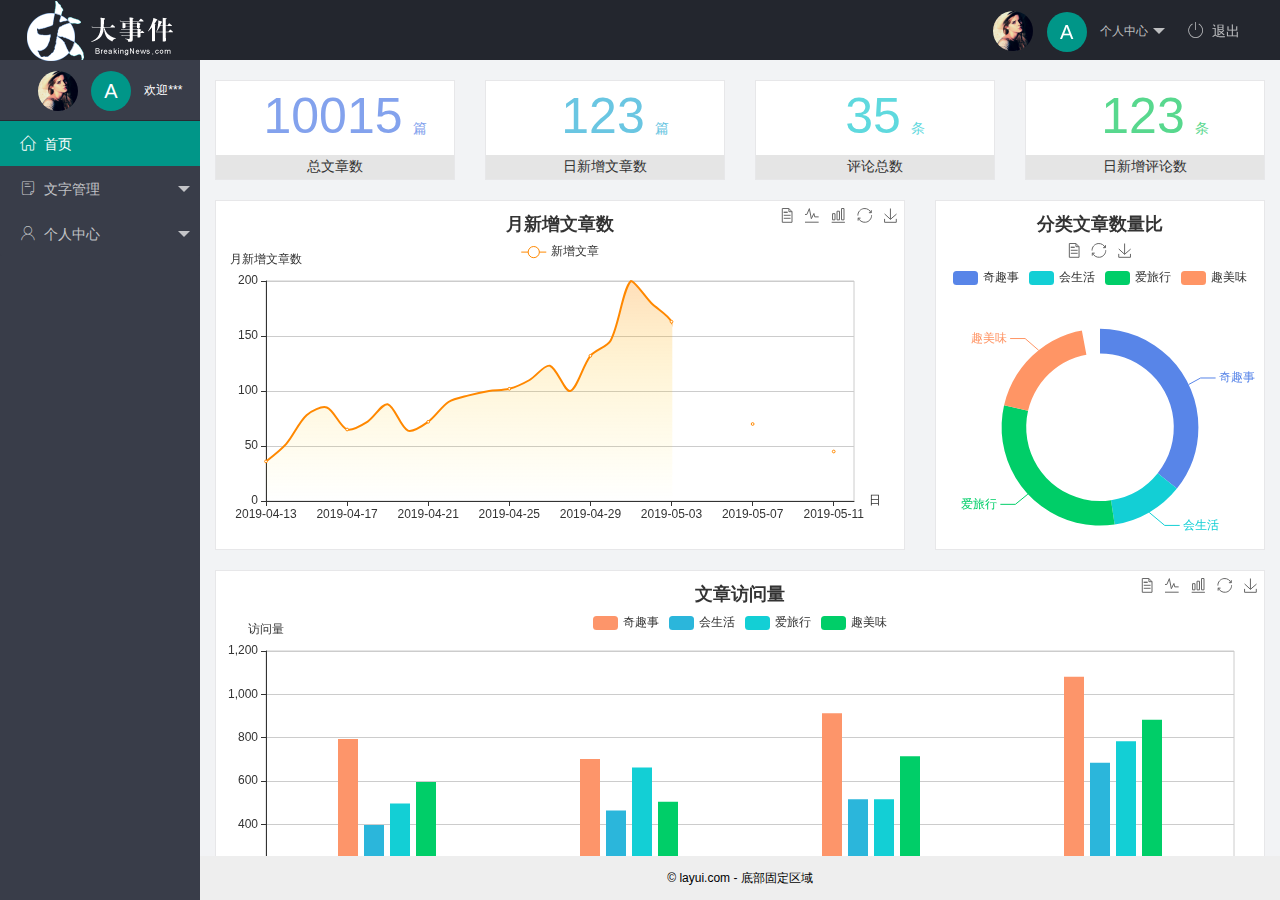
==== commit 2f2335eb: "完成个人中心的开发" ====
--- a/素材/index.html
+++ b/素材/index.html
@@ -28,10 +28,10 @@
     个人中心
     </a>
     <dl class="layui-nav-child">
-    <dd><a href="">基本资料</a></dd>
-    <dd><a href="">更换头像</a></dd>
-    <dd><a href="">重置密码</a></dd>
-    </dl>
+        <dd><a href="./user/user_info.html" target="fm">基本资料</a></dd>
+        <dd><a href="./user/user_avatar.html" target="fm">更换头像</a></dd>
+        <dd><a href="./user/user_pwd.html" target="fm">重置密码</a></dd>
+        </dl>
     </li>
     <li class="layui-nav-item"><a href="javascript:;" id="btnLogout"><span class="iconfont icon-tuichu"></span>退出</a></li>
     </ul> 
@@ -57,9 +57,9 @@
     <li class="layui-nav-item">
     <a href="javascript:;"><span class="iconfont icon-user"></span>个人中心</a>
     <dl class="layui-nav-child">
-    <dd><a href="javascript:;"><i class="layui-icon layui-icon-app"></i>基本资料</a></dd>
-    <dd><a href="javascript:;"><i class="layui-icon layui-icon-app"></i>更换头像</a></dd>
-    <dd><a href="javascript:;"><i class="layui-icon layui-icon-app"></i>重置密码</a></dd>
+    <dd><a href="./user/user_info.html" target="fm"><i class="layui-icon layui-icon-app"></i>基本资料</a></dd>
+    <dd><a href="./user/user_avatar.html" target="fm"> <i class="layui-icon layui-icon-app"></i>更换头像</a></dd>
+    <dd><a href="./user/user_pwd.html" target="fm"><i class="layui-icon layui-icon-app"></i>重置密码</a></dd>
   
     </dl>
     </li>  
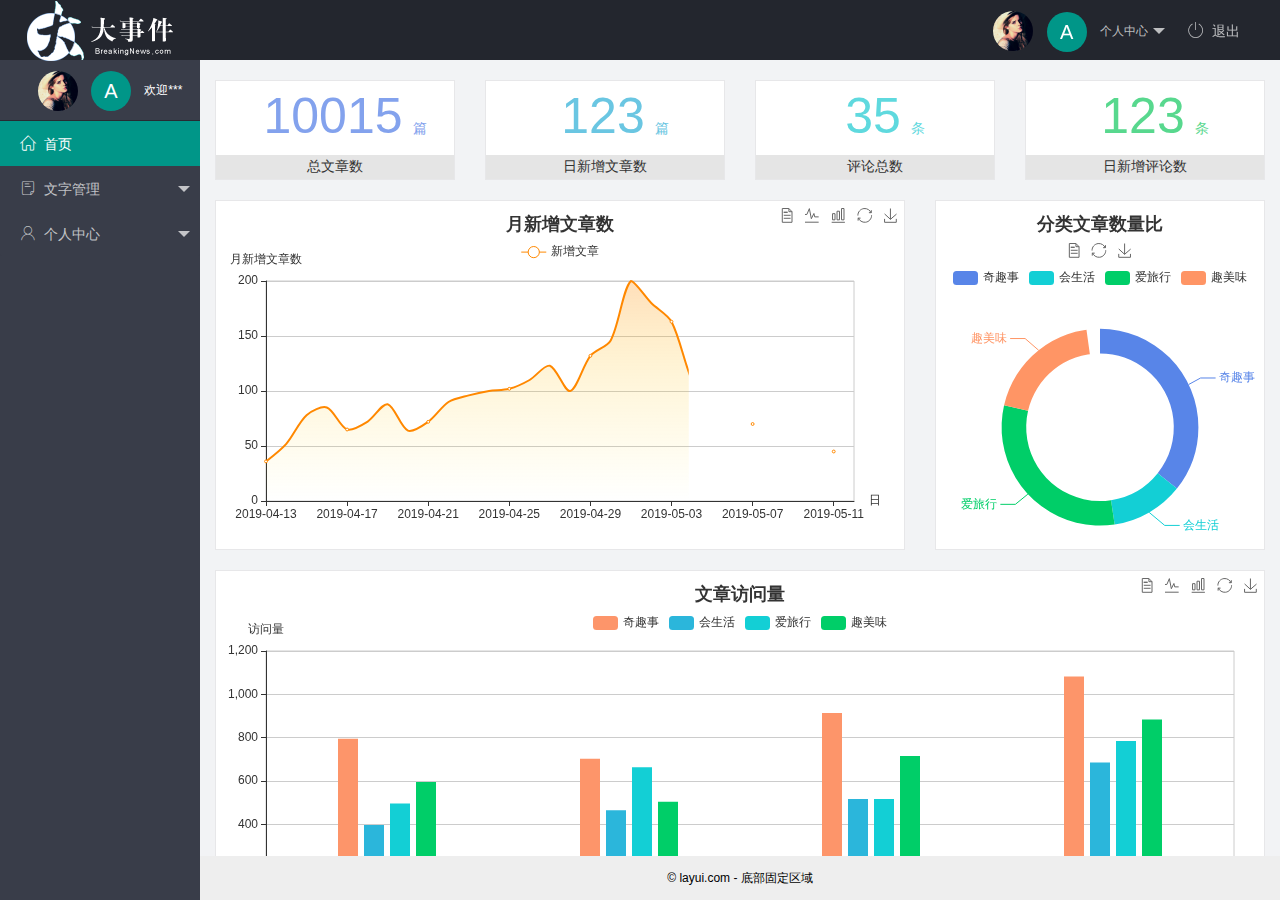
==== commit 0b377a68: "完成个人中心的开发" ====
--- a/素材/index.html
+++ b/素材/index.html
@@ -60,7 +60,6 @@
     <dd><a href="./user/user_info.html" target="fm"><i class="layui-icon layui-icon-app"></i>基本资料</a></dd>
     <dd><a href="./user/user_avatar.html" target="fm"> <i class="layui-icon layui-icon-app"></i>更换头像</a></dd>
     <dd><a href="./user/user_pwd.html" target="fm"><i class="layui-icon layui-icon-app"></i>重置密码</a></dd>
-  
     </dl>
     </li>  
     </ul>
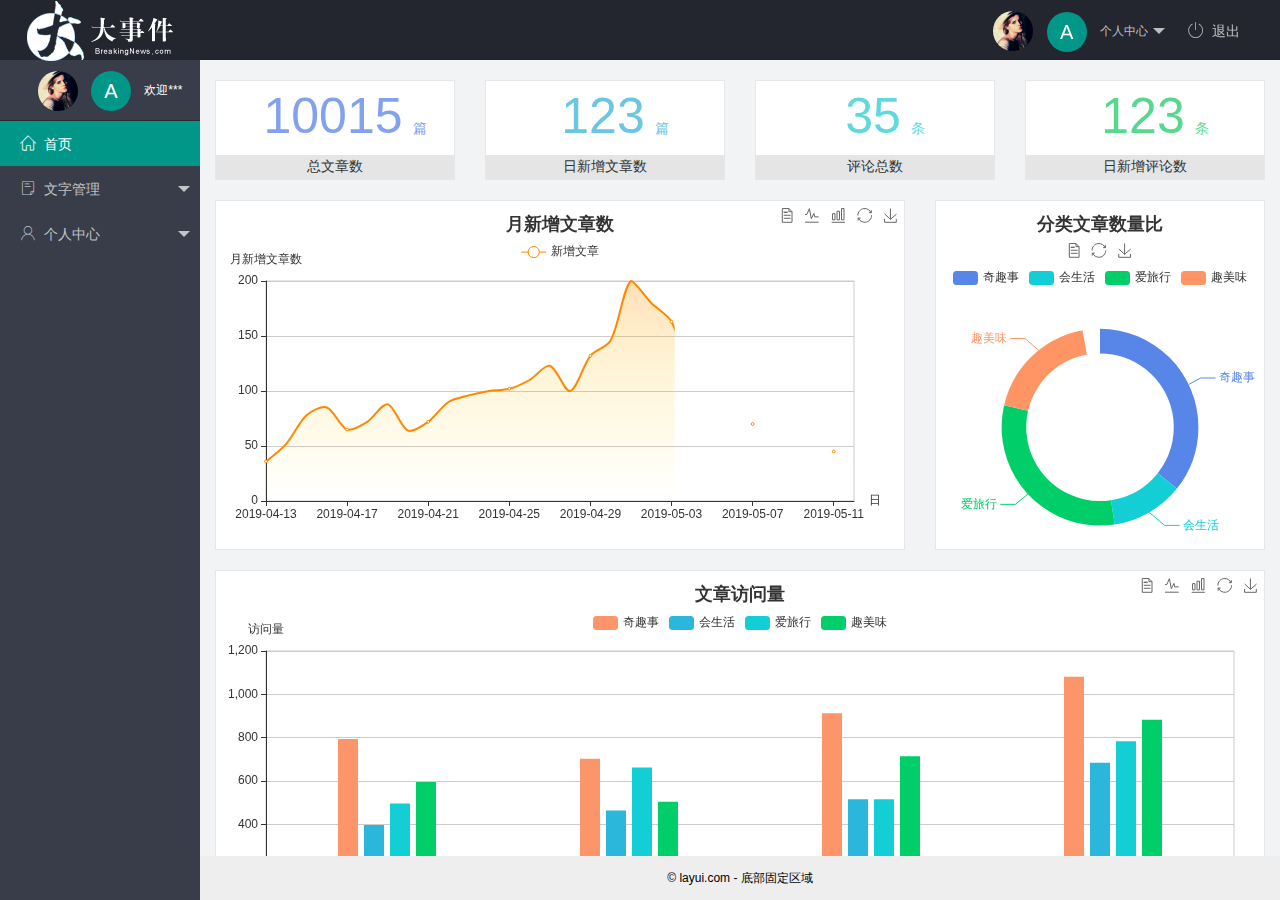
==== commit f06599b8: "完成文章管理的开发" ====
--- a/素材/index.html
+++ b/素材/index.html
@@ -49,9 +49,9 @@
     <li class="layui-nav-item">
     <a class="" href="javascript:;"><span class="iconfont icon-16"></span>文字管理</a>
     <dl class="layui-nav-child">
-    <dd><a href="javascript:;"><i class="layui-icon layui-icon-app"></i>文章类别</a></dd>
-    <dd><a href="javascript:;"><i class="layui-icon layui-icon-app"></i>文章列表</a></dd>
-    <dd><a href="javascript:;"><i class="layui-icon layui-icon-app"></i>发布列表</a></dd>
+    <dd><a href="./article/art_cate.html" target="fm"><i class="layui-icon layui-icon-app"></i>文章类别</a></dd>
+    <dd><a href="./article/art_list.html" target="fm"><i class="layui-icon layui-icon-app"></i>文章列表</a></dd>
+    <dd><a href="./article/art_pub.html" target="fm"><i class="layui-icon layui-icon-app"></i>发布列表</a></dd>
     </dl>
     </li>
     <li class="layui-nav-item">
